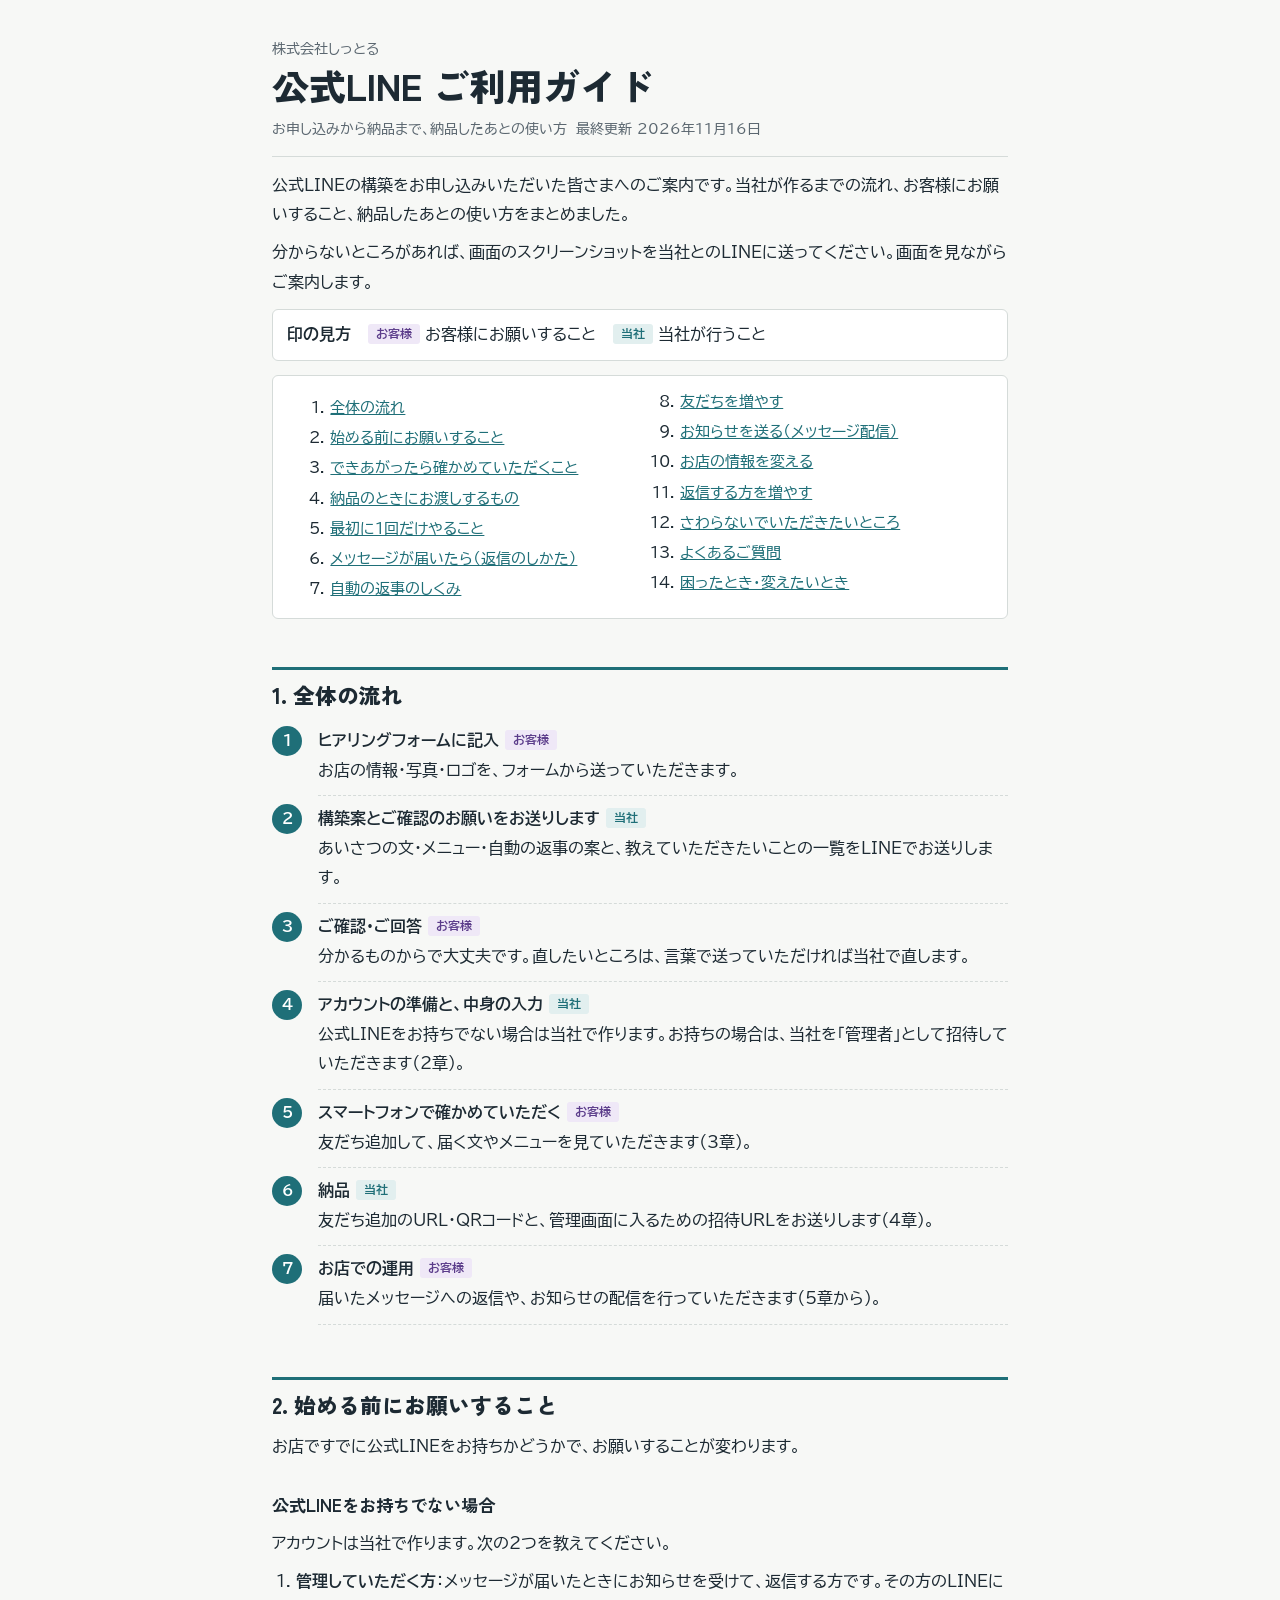
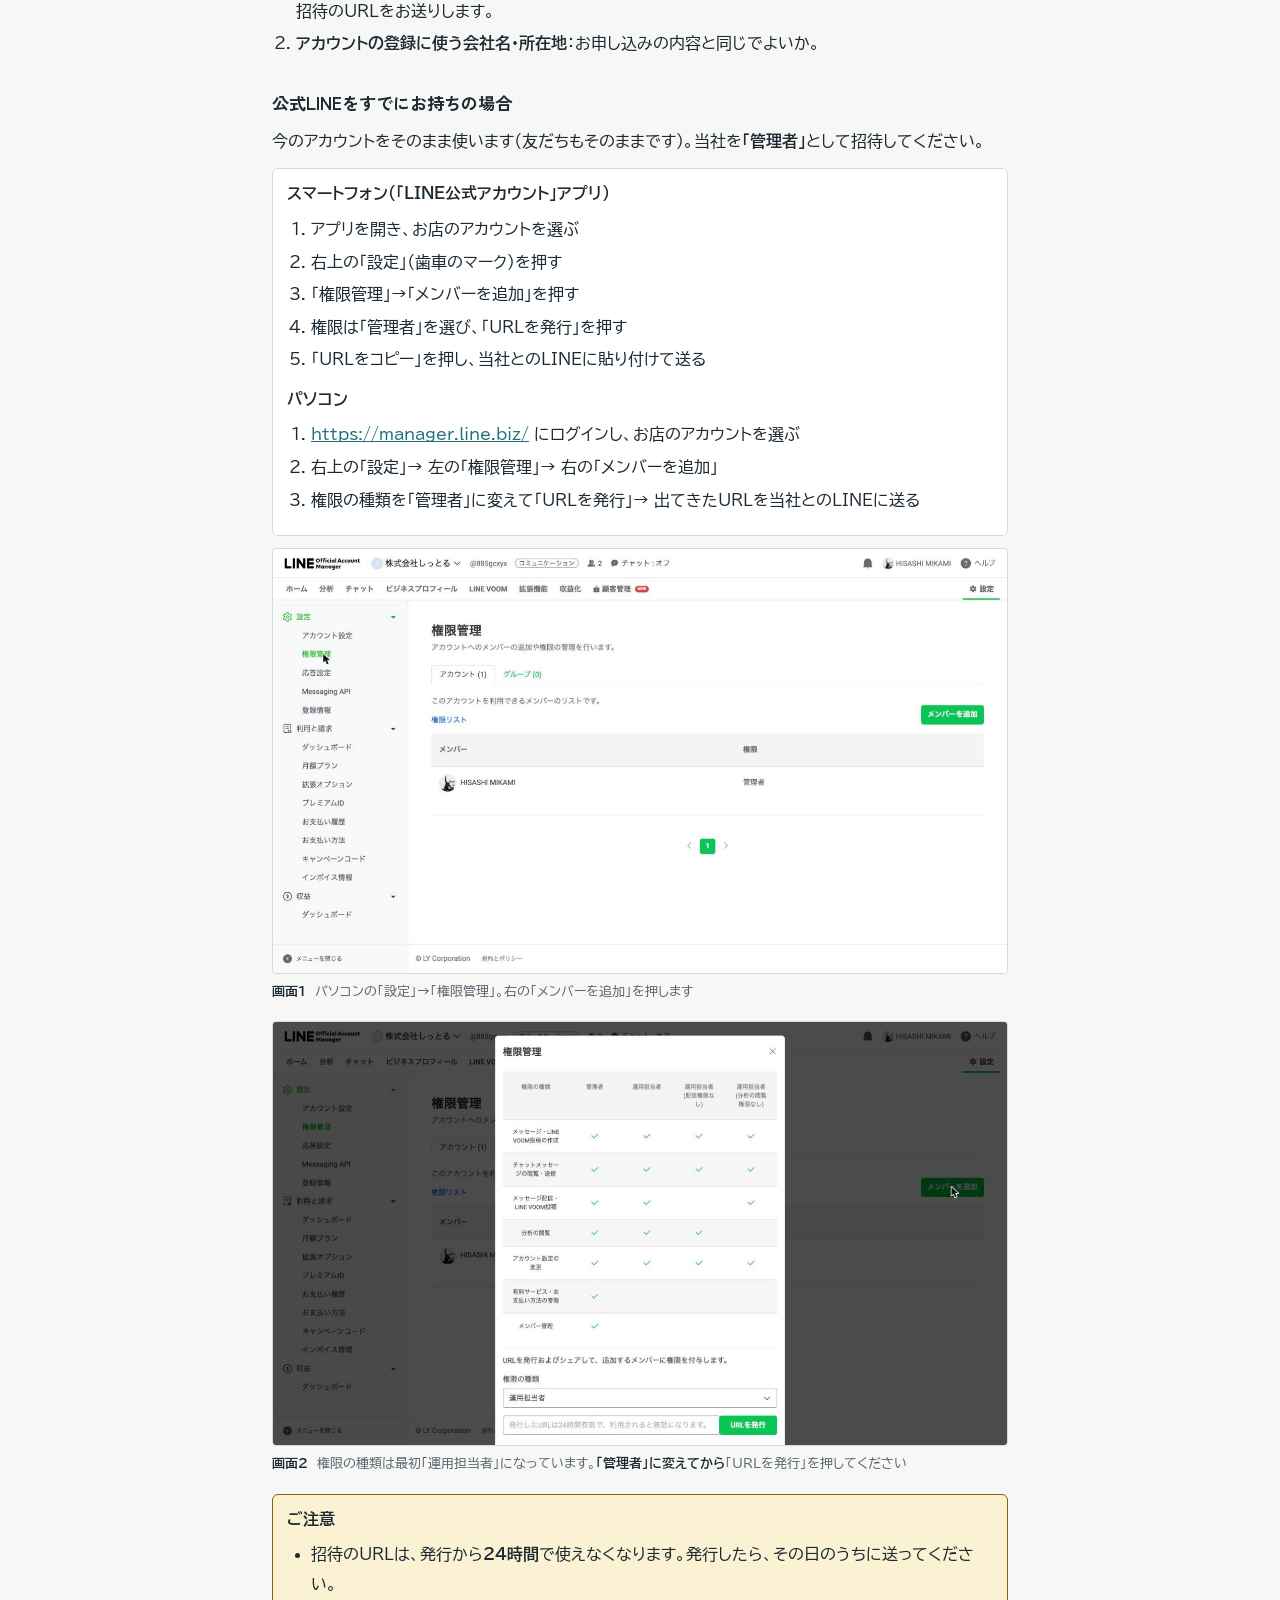
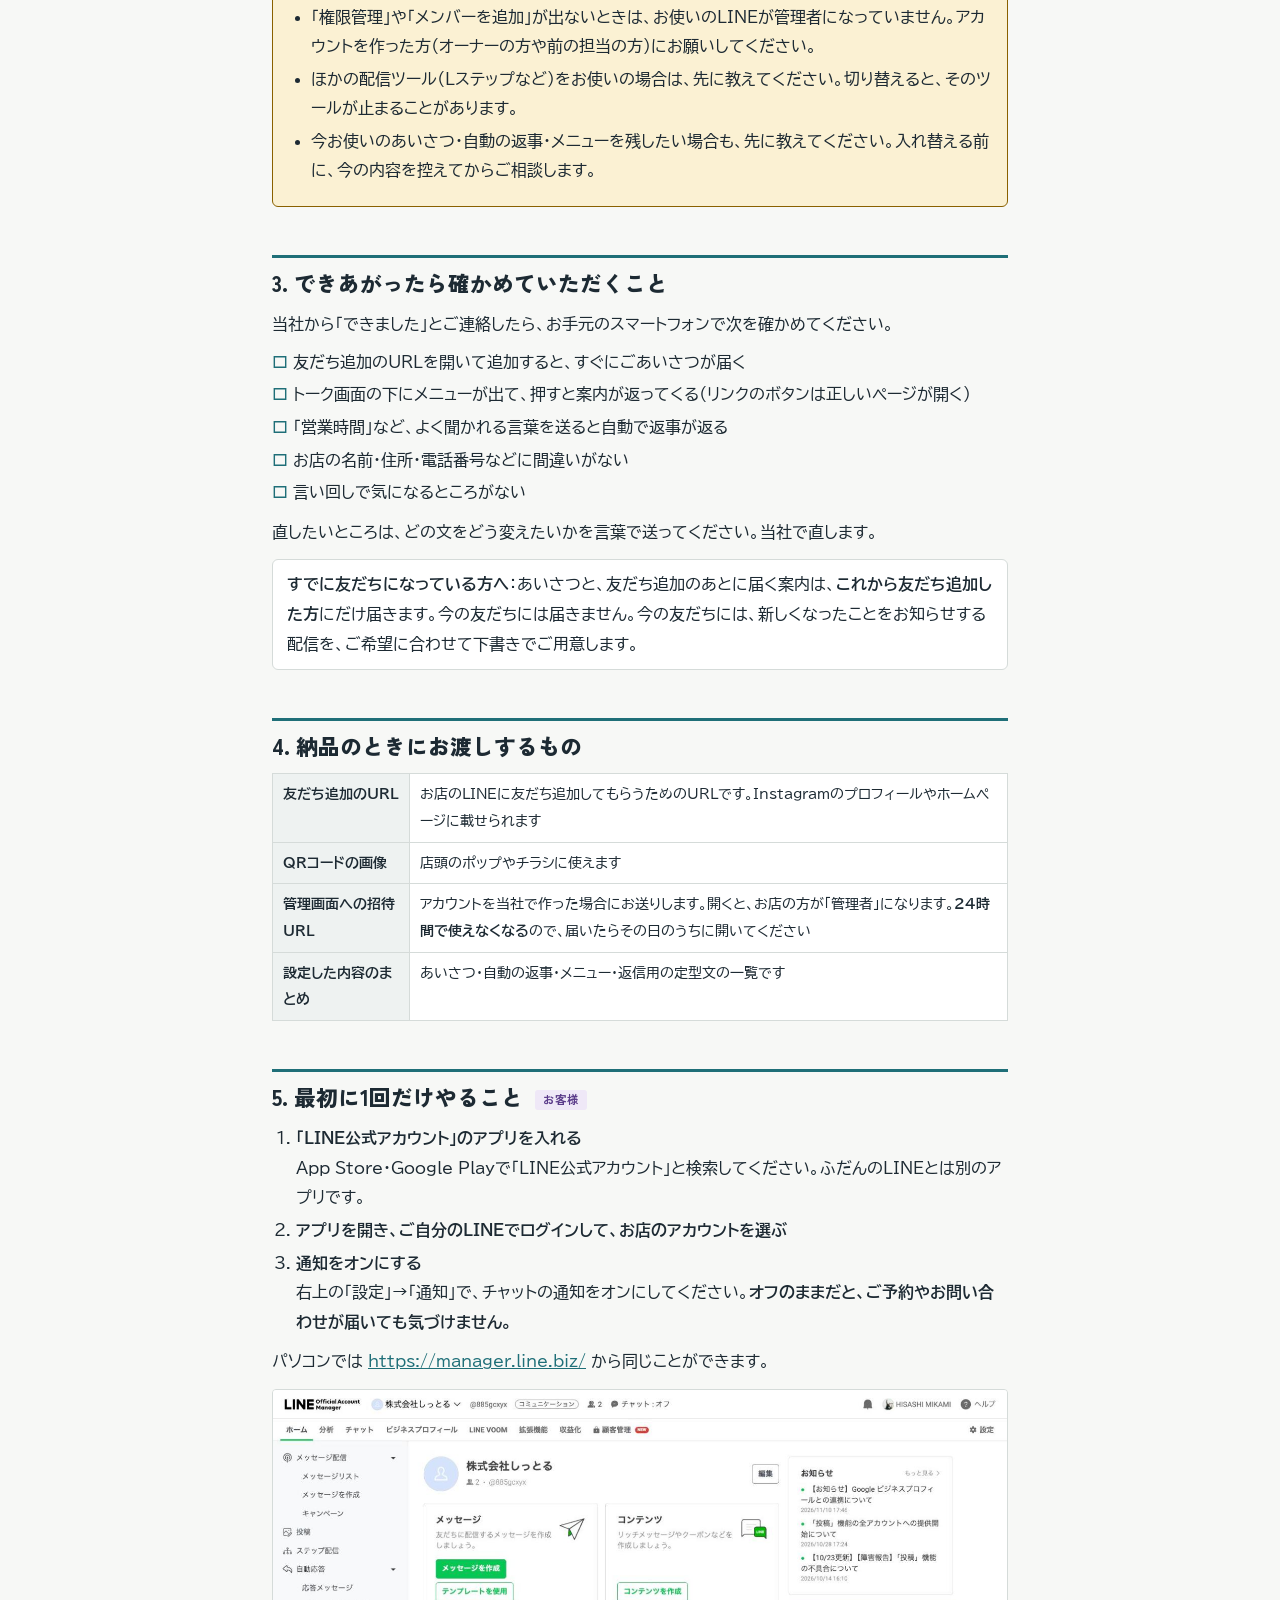
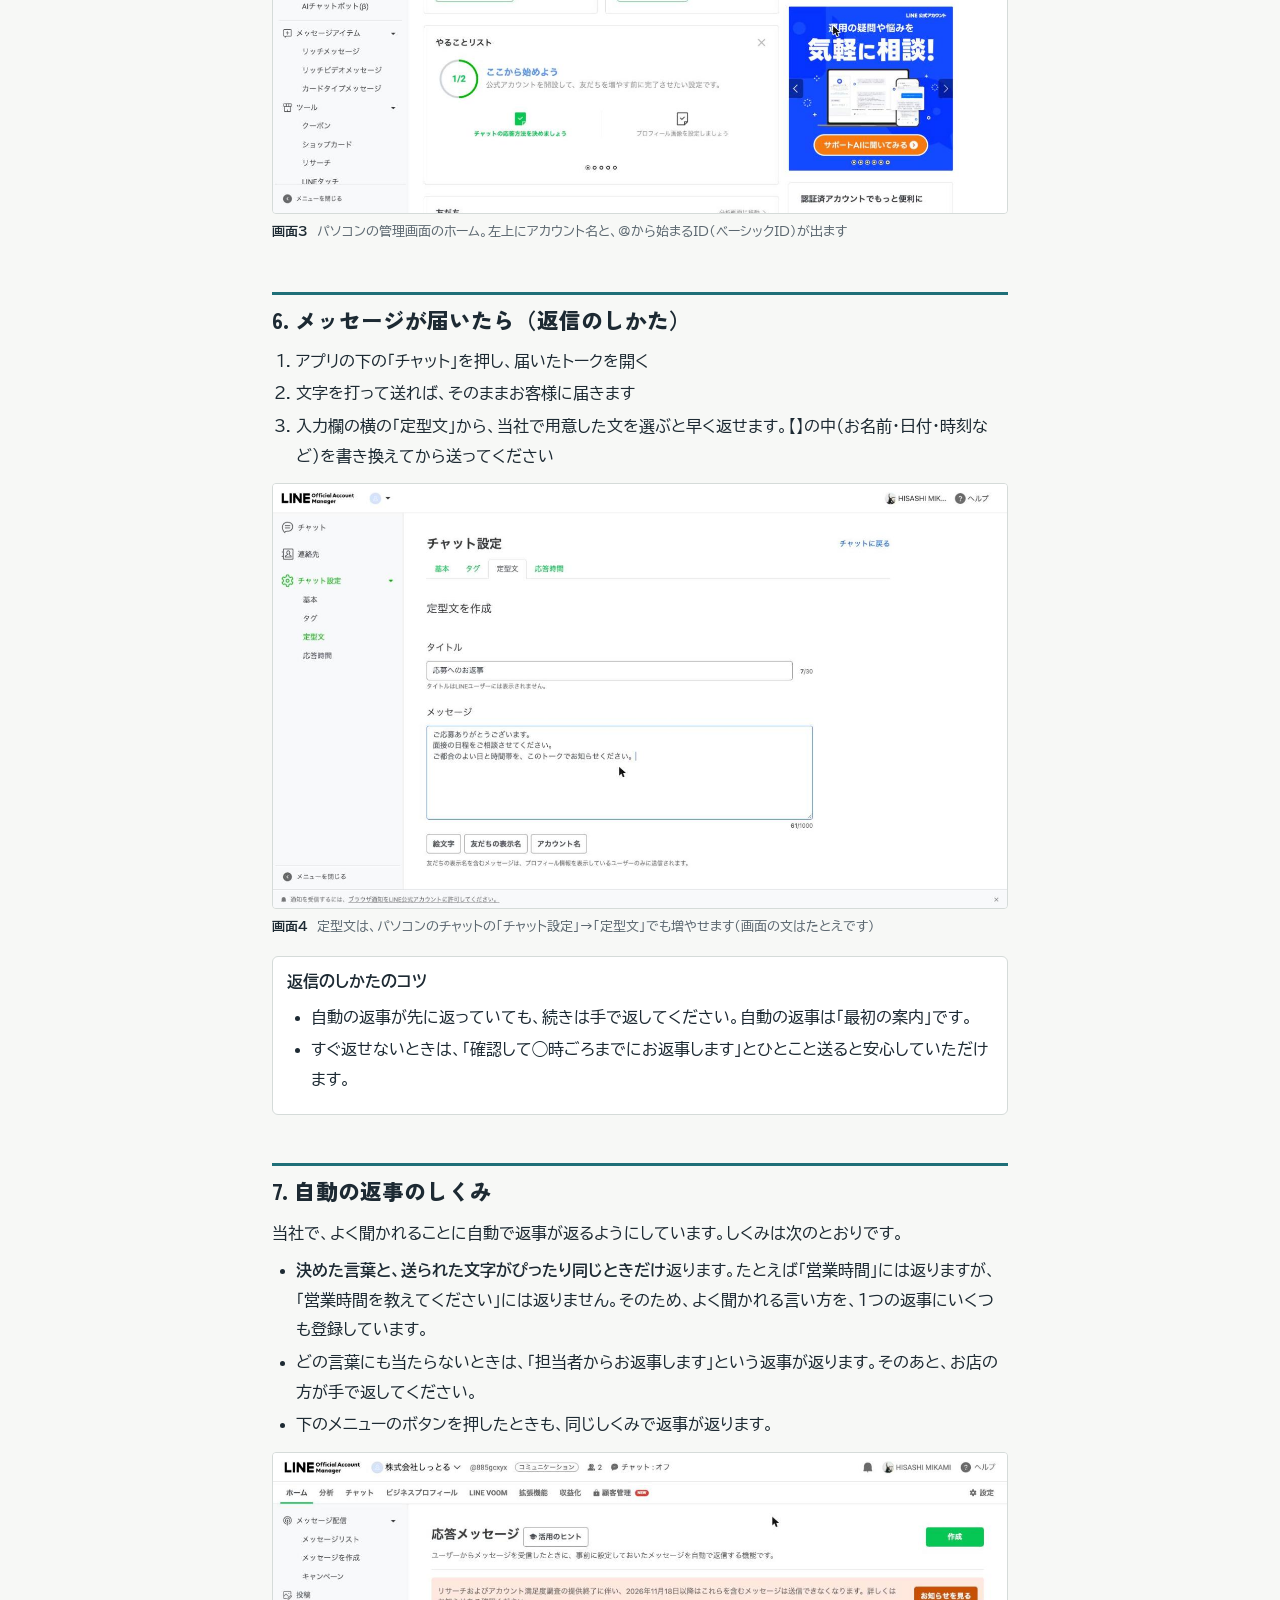
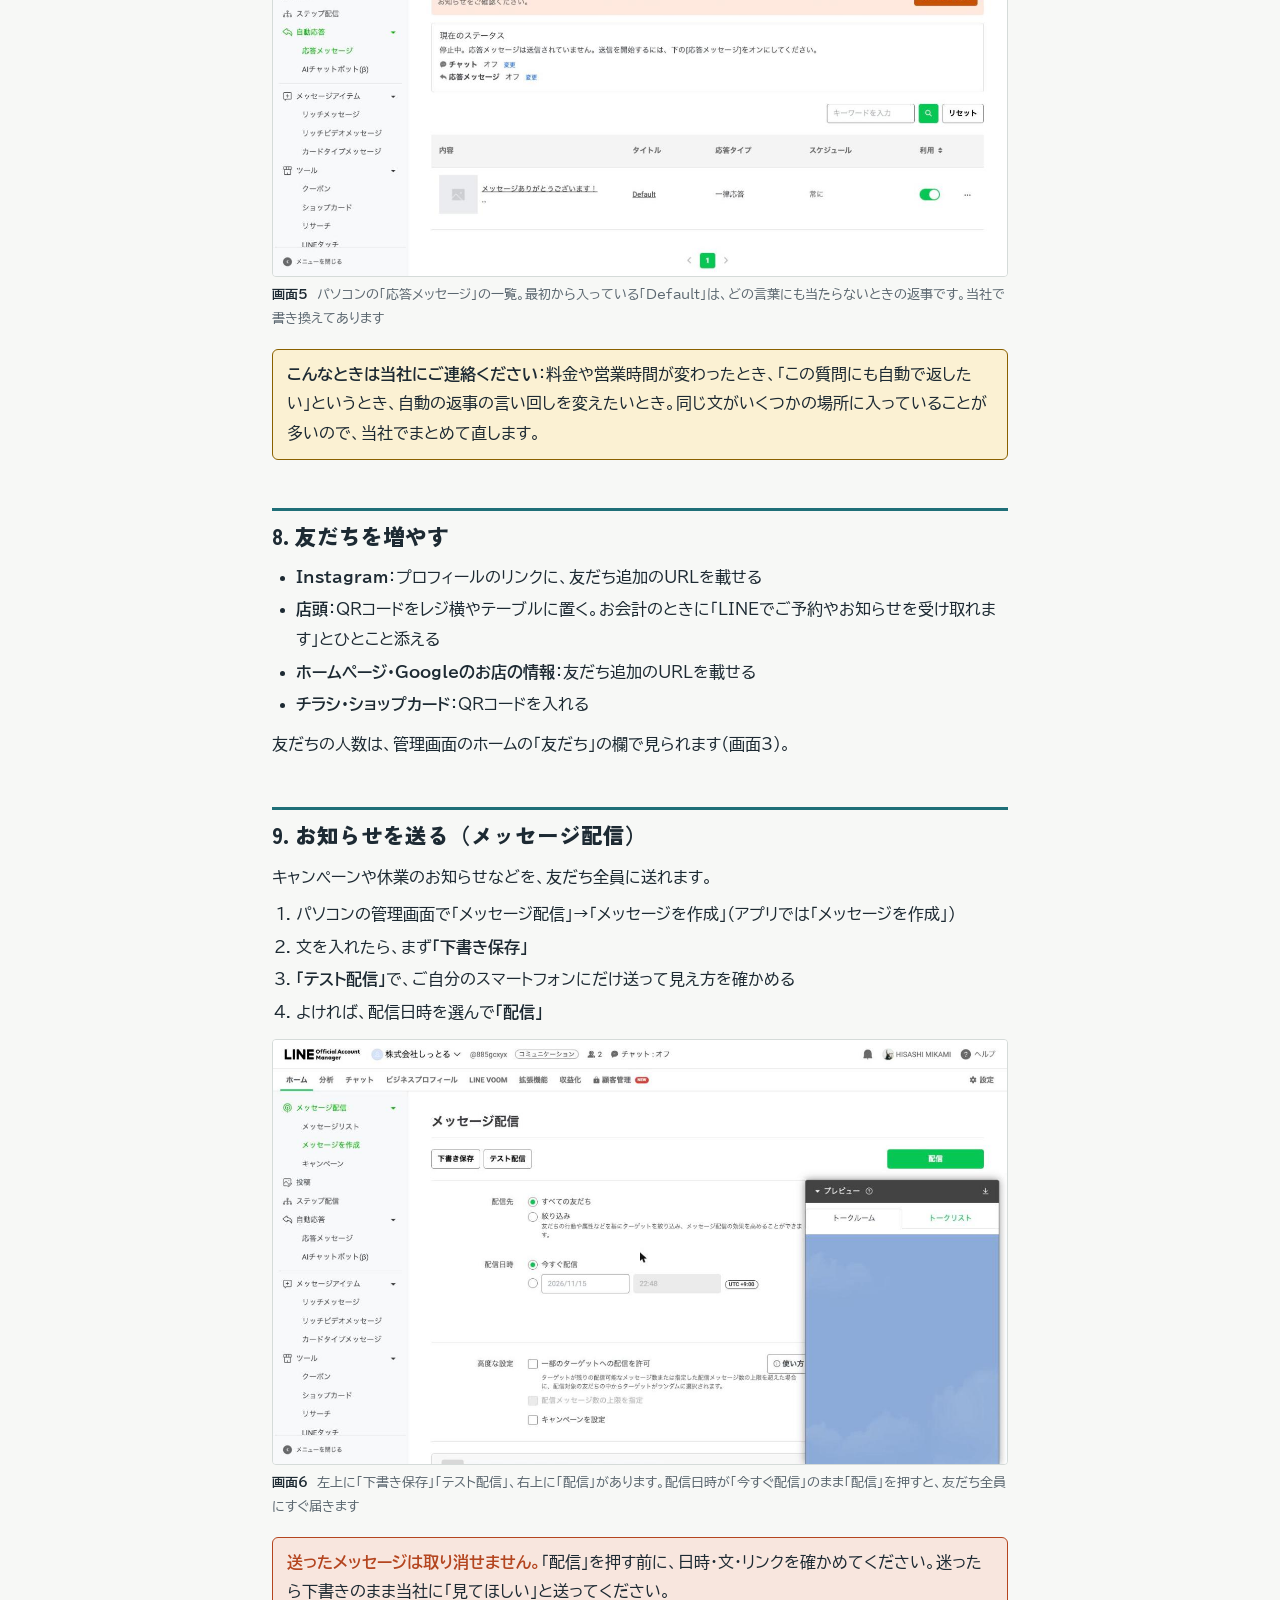
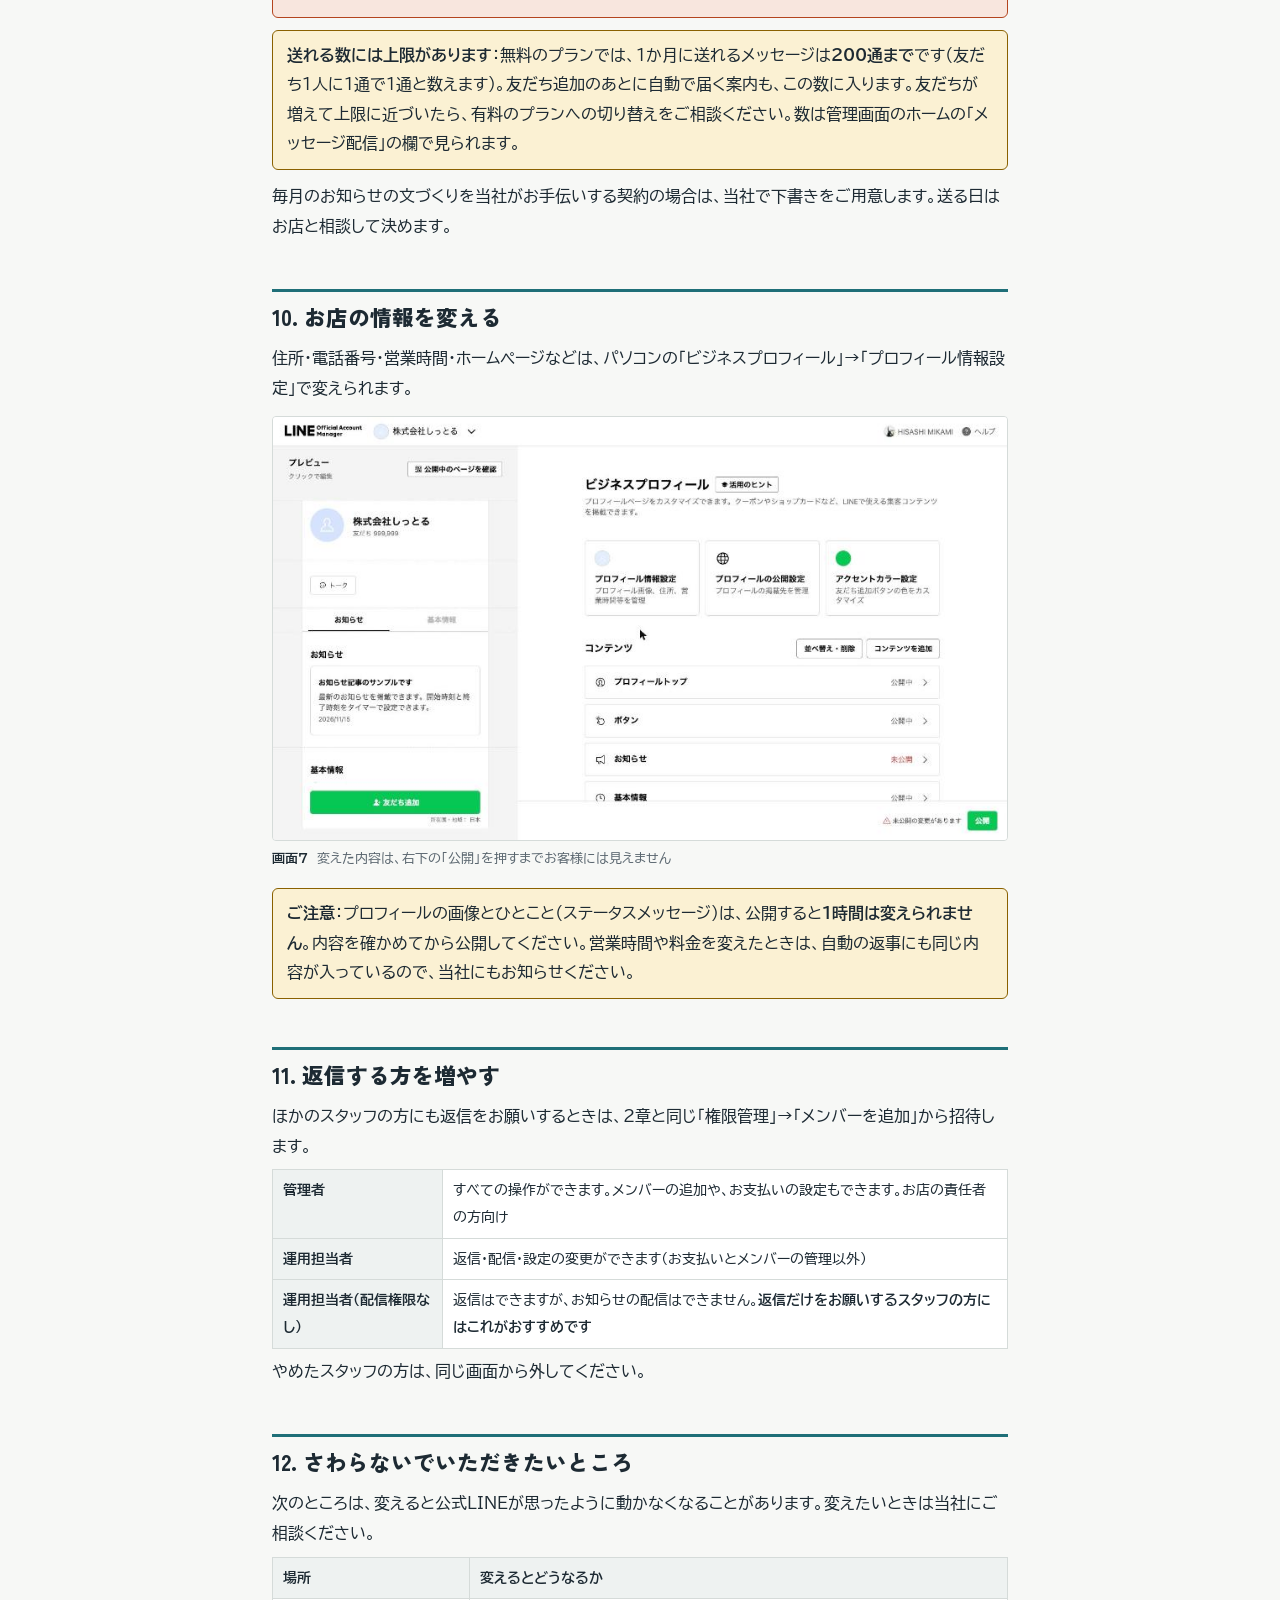
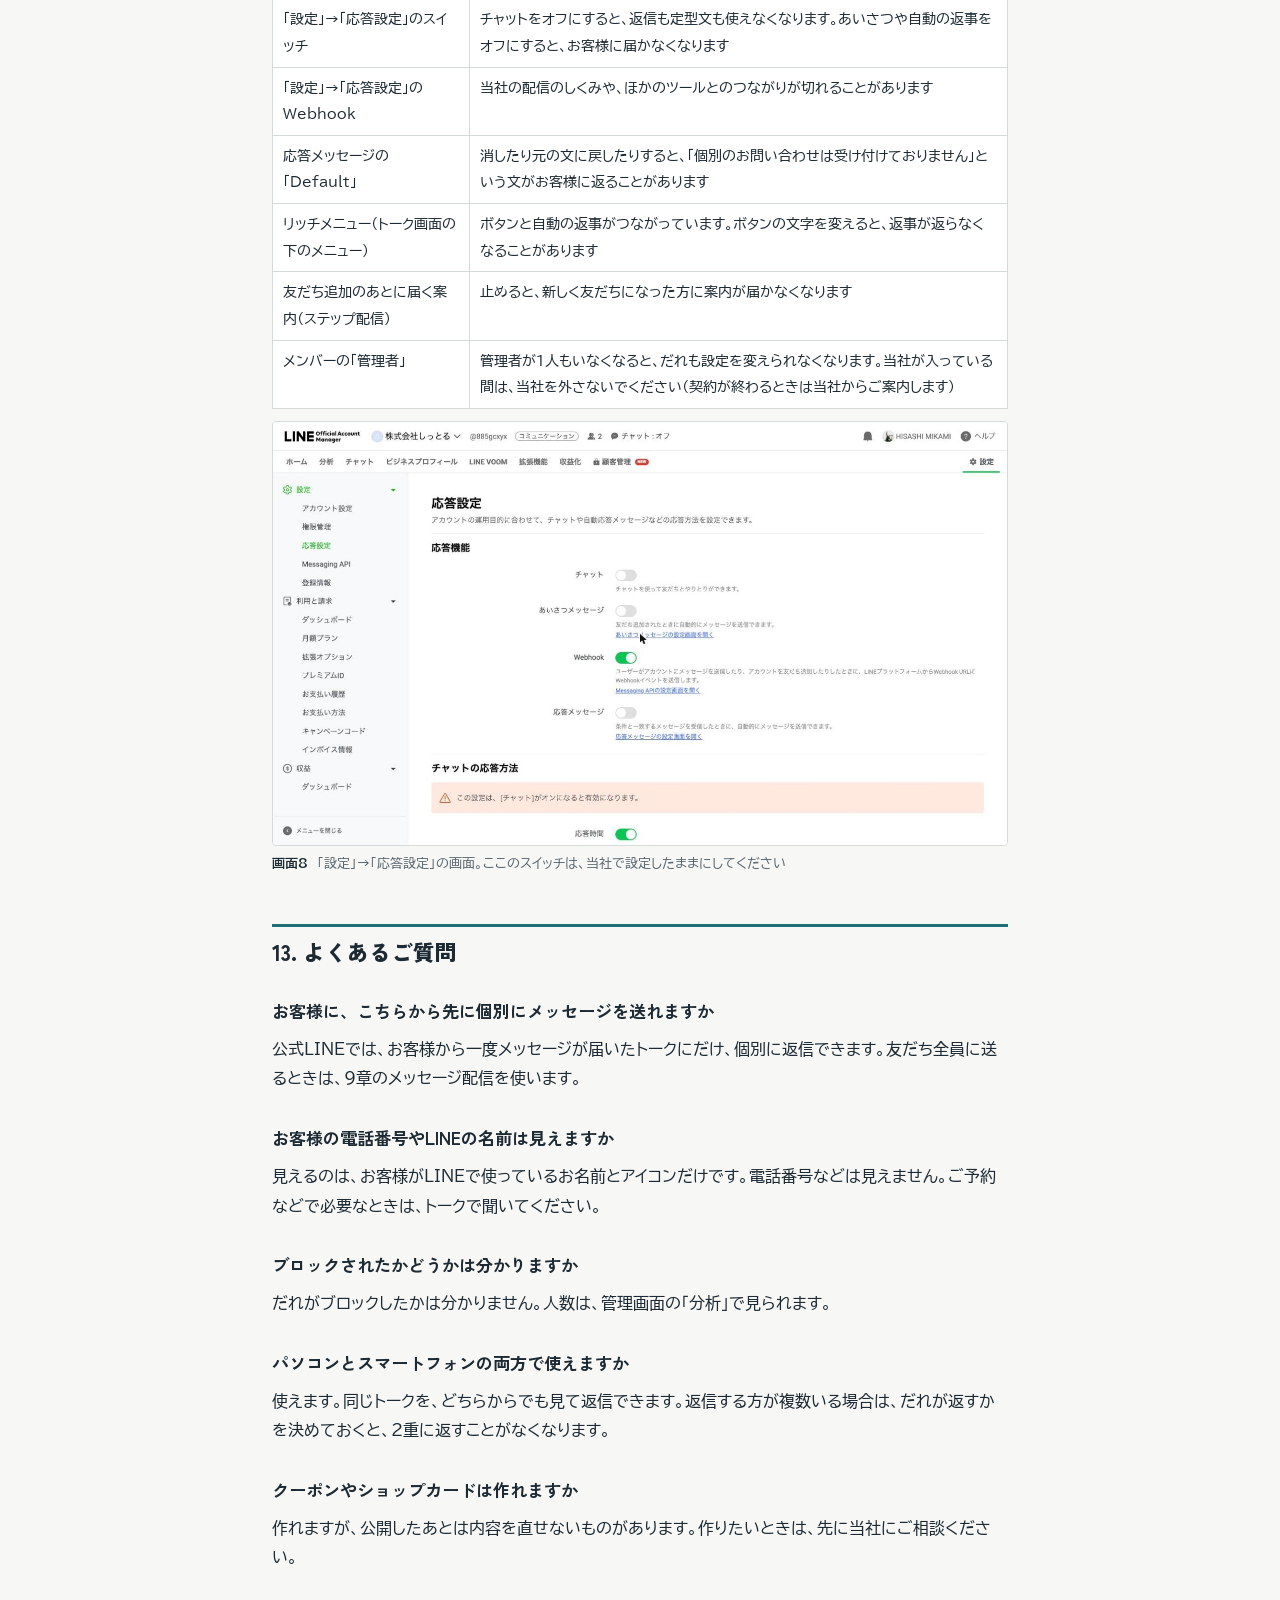
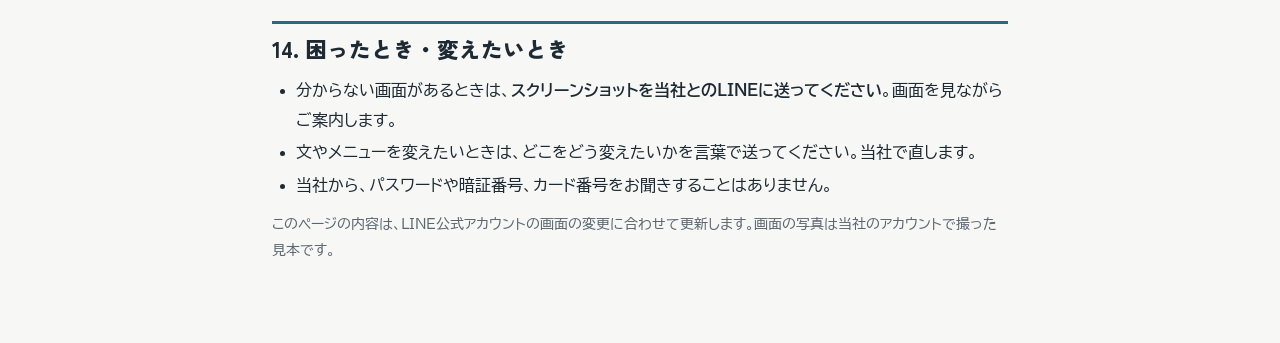
==== index.html @ f9c81af4 "公式LINE ご利用ガイド（お客様向け）を公開 Co-Authored-By: Claude Opus 5.5 <noreply@anthropic.com>" ====
<!doctype html>
<html lang="ja">
<head>
<meta charset="utf-8">
<meta name="viewport" content="width=device-width, initial-scale=1">
<meta name="robots" content="noindex, nofollow">
<title>公式LINE ご利用ガイド</title>
<link rel="stylesheet" href="https://fonts.googleapis.com/css2?family=BIZ+UDPGothic:wght@400;700&family=BIZ+UDGothic:wght@400;700&family=Zen+Kaku+Gothic+New:wght@700;900&display=swap">
<link rel="stylesheet" href="style.css">
<style>
.who { display:inline-block; font-size:.72rem; font-weight:700; padding:0 8px; border-radius:3px; margin-left:6px; vertical-align:2px; line-height:1.7; }
.w-shop { background: var(--shop-soft); color: var(--shop); }
.w-us { background: var(--accent-soft); color: var(--accent); }
@media print { body { background:#fff; } h2 { break-before: auto; } figure { break-inside: avoid; } .toc { break-inside: avoid; } }
</style>
</head>
<body>
<div class="wrap">

<div class="cover">
<div class="small">株式会社しっとる</div>
<h1>公式LINE ご利用ガイド</h1>
<div class="sub">お申し込みから納品まで、納品したあとの使い方　最終更新 2026年11月16日</div>
</div>

<p>公式LINEの構築をお申し込みいただいた皆さまへのご案内です。当社が作るまでの流れ、お客様にお願いすること、納品したあとの使い方をまとめました。</p>
<p>分からないところがあれば、画面のスクリーンショットを当社とのLINEに送ってください。画面を見ながらご案内します。</p>

<div class="box"><b>印の見方</b>　<span class="who w-shop">お客様</span> お客様にお願いすること　<span class="who w-us">当社</span> 当社が行うこと</div>

<nav class="toc"><ol>
<li><a href="#s1">全体の流れ</a></li>
<li><a href="#s2">始める前にお願いすること</a></li>
<li><a href="#s3">できあがったら確かめていただくこと</a></li>
<li><a href="#s4">納品のときにお渡しするもの</a></li>
<li><a href="#s5">最初に1回だけやること</a></li>
<li><a href="#s6">メッセージが届いたら（返信のしかた）</a></li>
<li><a href="#s7">自動の返事のしくみ</a></li>
<li><a href="#s8">友だちを増やす</a></li>
<li><a href="#s9">お知らせを送る（メッセージ配信）</a></li>
<li><a href="#s10">お店の情報を変える</a></li>
<li><a href="#s11">返信する方を増やす</a></li>
<li><a href="#s12">さわらないでいただきたいところ</a></li>
<li><a href="#s13">よくあるご質問</a></li>
<li><a href="#s14">困ったとき・変えたいとき</a></li>
</ol></nav>

<h2 id="s1">1. 全体の流れ</h2>
<div class="flow">
<div class="n">1</div><div class="b"><b>ヒアリングフォームに記入</b><span class="who w-shop">お客様</span><br>お店の情報・写真・ロゴを、フォームから送っていただきます。</div>
<div class="n">2</div><div class="b"><b>構築案とご確認のお願いをお送りします</b><span class="who w-us">当社</span><br>あいさつの文・メニュー・自動の返事の案と、教えていただきたいことの一覧をLINEでお送りします。</div>
<div class="n">3</div><div class="b"><b>ご確認・ご回答</b><span class="who w-shop">お客様</span><br>分かるものからで大丈夫です。直したいところは、言葉で送っていただければ当社で直します。</div>
<div class="n">4</div><div class="b"><b>アカウントの準備と、中身の入力</b><span class="who w-us">当社</span><br>公式LINEをお持ちでない場合は当社で作ります。お持ちの場合は、当社を「管理者」として招待していただきます（2章）。</div>
<div class="n">5</div><div class="b"><b>スマートフォンで確かめていただく</b><span class="who w-shop">お客様</span><br>友だち追加して、届く文やメニューを見ていただきます（3章）。</div>
<div class="n">6</div><div class="b"><b>納品</b><span class="who w-us">当社</span><br>友だち追加のURL・QRコードと、管理画面に入るための招待URLをお送りします（4章）。</div>
<div class="n">7</div><div class="b"><b>お店での運用</b><span class="who w-shop">お客様</span><br>届いたメッセージへの返信や、お知らせの配信を行っていただきます（5章から）。</div>
</div>

<h2 id="s2">2. 始める前にお願いすること</h2>
<p>お店ですでに公式LINEをお持ちかどうかで、お願いすることが変わります。</p>

<h3>公式LINEをお持ちでない場合</h3>
<p>アカウントは当社で作ります。次の2つを教えてください。</p>
<ol>
<li><b>管理していただく方</b>：メッセージが届いたときにお知らせを受けて、返信する方です。その方のLINEに招待のURLをお送りします。</li>
<li><b>アカウントの登録に使う会社名・所在地</b>：お申し込みの内容と同じでよいか。</li>
</ol>

<h3>公式LINEをすでにお持ちの場合</h3>
<p>今のアカウントをそのまま使います（友だちもそのままです）。当社を<b>「管理者」</b>として招待してください。</p>
<div class="box">
<b>スマートフォン（「LINE公式アカウント」アプリ）</b>
<ol>
<li>アプリを開き、お店のアカウントを選ぶ</li>
<li>右上の「設定」（歯車のマーク）を押す</li>
<li>「権限管理」→「メンバーを追加」を押す</li>
<li>権限は「管理者」を選び、「URLを発行」を押す</li>
<li>「URLをコピー」を押し、当社とのLINEに貼り付けて送る</li>
</ol>
<b>パソコン</b>
<ol>
<li><a href="https://manager.line.biz/">https://manager.line.biz/</a> にログインし、お店のアカウントを選ぶ</li>
<li>右上の「設定」→ 左の「権限管理」→ 右の「メンバーを追加」</li>
<li>権限の種類を「管理者」に変えて「URLを発行」→ 出てきたURLを当社とのLINEに送る</li>
</ol>
</div>
<figure><img src="img/72_members.jpg" alt="権限管理の画面"><figcaption><b>画面1</b>　パソコンの「設定」→「権限管理」。右の「メンバーを追加」を押します</figcaption></figure>
<figure><img src="img/73_add_member.jpg" alt="メンバーを追加の画面"><figcaption><b>画面2</b>　権限の種類は最初「運用担当者」になっています。<b>「管理者」に変えてから</b>「URLを発行」を押してください</figcaption></figure>
<div class="box warn">
<b>ご注意</b>
<ul>
<li>招待のURLは、発行から<b>24時間</b>で使えなくなります。発行したら、その日のうちに送ってください。</li>
<li>「権限管理」や「メンバーを追加」が出ないときは、お使いのLINEが管理者になっていません。アカウントを作った方（オーナーの方や前の担当の方）にお願いしてください。</li>
<li>ほかの配信ツール（Lステップなど）をお使いの場合は、先に教えてください。切り替えると、そのツールが止まることがあります。</li>
<li>今お使いのあいさつ・自動の返事・メニューを残したい場合も、先に教えてください。入れ替える前に、今の内容を控えてからご相談します。</li>
</ul>
</div>

<h2 id="s3">3. できあがったら確かめていただくこと</h2>
<p>当社から「できました」とご連絡したら、お手元のスマートフォンで次を確かめてください。</p>
<ul class="check">
<li>友だち追加のURLを開いて追加すると、すぐにごあいさつが届く</li>
<li>トーク画面の下にメニューが出て、押すと案内が返ってくる（リンクのボタンは正しいページが開く）</li>
<li>「営業時間」など、よく聞かれる言葉を送ると自動で返事が返る</li>
<li>お店の名前・住所・電話番号などに間違いがない</li>
<li>言い回しで気になるところがない</li>
</ul>
<p>直したいところは、どの文をどう変えたいかを言葉で送ってください。当社で直します。</p>
<div class="box"><b>すでに友だちになっている方へ</b>：あいさつと、友だち追加のあとに届く案内は、<b>これから友だち追加した方</b>にだけ届きます。今の友だちには届きません。今の友だちには、新しくなったことをお知らせする配信を、ご希望に合わせて下書きでご用意します。</div>

<h2 id="s4">4. 納品のときにお渡しするもの</h2>
<table class="kv">
<tr><td>友だち追加のURL</td><td>お店のLINEに友だち追加してもらうためのURLです。Instagramのプロフィールやホームページに載せられます</td></tr>
<tr><td>QRコードの画像</td><td>店頭のポップやチラシに使えます</td></tr>
<tr><td>管理画面への招待URL</td><td>アカウントを当社で作った場合にお送りします。開くと、お店の方が「管理者」になります。<b>24時間で使えなくなる</b>ので、届いたらその日のうちに開いてください</td></tr>
<tr><td>設定した内容のまとめ</td><td>あいさつ・自動の返事・メニュー・返信用の定型文の一覧です</td></tr>
</table>

<h2 id="s5">5. 最初に1回だけやること <span class="who w-shop">お客様</span></h2>
<ol>
<li><b>「LINE公式アカウント」のアプリを入れる</b><br>App Store・Google Playで「LINE公式アカウント」と検索してください。ふだんのLINEとは別のアプリです。</li>
<li><b>アプリを開き、ご自分のLINEでログインして、お店のアカウントを選ぶ</b></li>
<li><b>通知をオンにする</b><br>右上の「設定」→「通知」で、チャットの通知をオンにしてください。<b>オフのままだと、ご予約やお問い合わせが届いても気づけません。</b></li>
</ol>
<p>パソコンでは <a href="https://manager.line.biz/">https://manager.line.biz/</a> から同じことができます。</p>
<figure><img src="img/70_home.jpg" alt="管理画面のホーム"><figcaption><b>画面3</b>　パソコンの管理画面のホーム。左上にアカウント名と、@から始まるID（ベーシックID）が出ます</figcaption></figure>

<h2 id="s6">6. メッセージが届いたら（返信のしかた）</h2>
<ol>
<li>アプリの下の「チャット」を押し、届いたトークを開く</li>
<li>文字を打って送れば、そのままお客様に届きます</li>
<li>入力欄の横の「定型文」から、当社で用意した文を選ぶと早く返せます。【】の中（お名前・日付・時刻など）を書き換えてから送ってください</li>
</ol>
<figure><img src="img/51_reply_new.jpg" alt="定型文の作成画面"><figcaption><b>画面4</b>　定型文は、パソコンのチャットの「チャット設定」→「定型文」でも増やせます（画面の文はたとえです）</figcaption></figure>
<div class="box"><b>返信のしかたのコツ</b>
<ul>
<li>自動の返事が先に返っていても、続きは手で返してください。自動の返事は「最初の案内」です。</li>
<li>すぐ返せないときは、「確認して◯時ごろまでにお返事します」とひとこと送ると安心していただけます。</li>
</ul></div>

<h2 id="s7">7. 自動の返事のしくみ</h2>
<p>当社で、よく聞かれることに自動で返事が返るようにしています。しくみは次のとおりです。</p>
<ul>
<li><b>決めた言葉と、送られた文字がぴったり同じときだけ</b>返ります。たとえば「営業時間」には返りますが、「営業時間を教えてください」には返りません。そのため、よく聞かれる言い方を、1つの返事にいくつも登録しています。</li>
<li>どの言葉にも当たらないときは、「担当者からお返事します」という返事が返ります。そのあと、お店の方が手で返してください。</li>
<li>下のメニューのボタンを押したときも、同じしくみで返事が返ります。</li>
</ul>
<figure><img src="img/15_auto_list.jpg" alt="応答メッセージの一覧"><figcaption><b>画面5</b>　パソコンの「応答メッセージ」の一覧。最初から入っている「Default」は、どの言葉にも当たらないときの返事です。当社で書き換えてあります</figcaption></figure>
<div class="box warn"><b>こんなときは当社にご連絡ください</b>：料金や営業時間が変わったとき、「この質問にも自動で返したい」というとき、自動の返事の言い回しを変えたいとき。同じ文がいくつかの場所に入っていることが多いので、当社でまとめて直します。</div>

<h2 id="s8">8. 友だちを増やす</h2>
<ul>
<li><b>Instagram</b>：プロフィールのリンクに、友だち追加のURLを載せる</li>
<li><b>店頭</b>：QRコードをレジ横やテーブルに置く。お会計のときに「LINEでご予約やお知らせを受け取れます」とひとこと添える</li>
<li><b>ホームページ・Googleのお店の情報</b>：友だち追加のURLを載せる</li>
<li><b>チラシ・ショップカード</b>：QRコードを入れる</li>
</ul>
<p>友だちの人数は、管理画面のホームの「友だち」の欄で見られます（画面3）。</p>

<h2 id="s9">9. お知らせを送る（メッセージ配信）</h2>
<p>キャンペーンや休業のお知らせなどを、友だち全員に送れます。</p>
<ol>
<li>パソコンの管理画面で「メッセージ配信」→「メッセージを作成」（アプリでは「メッセージを作成」）</li>
<li>文を入れたら、まず<b>「下書き保存」</b></li>
<li><b>「テスト配信」</b>で、ご自分のスマートフォンにだけ送って見え方を確かめる</li>
<li>よければ、配信日時を選んで<b>「配信」</b></li>
</ol>
<figure><img src="img/60_draft.jpg" alt="メッセージ配信の画面"><figcaption><b>画面6</b>　左上に「下書き保存」「テスト配信」、右上に「配信」があります。配信日時が「今すぐ配信」のまま「配信」を押すと、友だち全員にすぐ届きます</figcaption></figure>
<div class="box stop"><b class="h">送ったメッセージは取り消せません。</b>「配信」を押す前に、日時・文・リンクを確かめてください。迷ったら下書きのまま当社に「見てほしい」と送ってください。</div>
<div class="box warn"><b>送れる数には上限があります</b>：無料のプランでは、1か月に送れるメッセージは<b>200通まで</b>です（友だち1人に1通で1通と数えます）。友だち追加のあとに自動で届く案内も、この数に入ります。友だちが増えて上限に近づいたら、有料のプランへの切り替えをご相談ください。数は管理画面のホームの「メッセージ配信」の欄で見られます。</div>
<p>毎月のお知らせの文づくりを当社がお手伝いする契約の場合は、当社で下書きをご用意します。送る日はお店と相談して決めます。</p>

<h2 id="s10">10. お店の情報を変える</h2>
<p>住所・電話番号・営業時間・ホームページなどは、パソコンの「ビジネスプロフィール」→「プロフィール情報設定」で変えられます。</p>
<figure><img src="img/41_profile_1h.jpg" alt="ビジネスプロフィールの画面"><figcaption><b>画面7</b>　変えた内容は、右下の「公開」を押すまでお客様には見えません</figcaption></figure>
<div class="box warn"><b>ご注意</b>：プロフィールの画像とひとこと（ステータスメッセージ）は、公開すると<b>1時間は変えられません</b>。内容を確かめてから公開してください。営業時間や料金を変えたときは、自動の返事にも同じ内容が入っているので、当社にもお知らせください。</div>

<h2 id="s11">11. 返信する方を増やす</h2>
<p>ほかのスタッフの方にも返信をお願いするときは、2章と同じ「権限管理」→「メンバーを追加」から招待します。</p>
<table class="kv">
<tr><td>管理者</td><td>すべての操作ができます。メンバーの追加や、お支払いの設定もできます。お店の責任者の方向け</td></tr>
<tr><td>運用担当者</td><td>返信・配信・設定の変更ができます（お支払いとメンバーの管理以外）</td></tr>
<tr><td>運用担当者（配信権限なし）</td><td>返信はできますが、お知らせの配信はできません。<b>返信だけをお願いするスタッフの方にはこれがおすすめです</b></td></tr>
</table>
<p>やめたスタッフの方は、同じ画面から外してください。</p>

<h2 id="s12">12. さわらないでいただきたいところ</h2>
<p>次のところは、変えると公式LINEが思ったように動かなくなることがあります。変えたいときは当社にご相談ください。</p>
<table>
<tr><th>場所</th><th>変えるとどうなるか</th></tr>
<tr><td>「設定」→「応答設定」のスイッチ</td><td>チャットをオフにすると、返信も定型文も使えなくなります。あいさつや自動の返事をオフにすると、お客様に届かなくなります</td></tr>
<tr><td>「設定」→「応答設定」のWebhook</td><td>当社の配信のしくみや、ほかのツールとのつながりが切れることがあります</td></tr>
<tr><td>応答メッセージの「Default」</td><td>消したり元の文に戻したりすると、「個別のお問い合わせは受け付けておりません」という文がお客様に返ることがあります</td></tr>
<tr><td>リッチメニュー（トーク画面の下のメニュー）</td><td>ボタンと自動の返事がつながっています。ボタンの文字を変えると、返事が返らなくなることがあります</td></tr>
<tr><td>友だち追加のあとに届く案内（ステップ配信）</td><td>止めると、新しく友だちになった方に案内が届かなくなります</td></tr>
<tr><td>メンバーの「管理者」</td><td>管理者が1人もいなくなると、だれも設定を変えられなくなります。当社が入っている間は、当社を外さないでください（契約が終わるときは当社からご案内します）</td></tr>
</table>
<figure><img src="img/10_response.jpg" alt="応答設定の画面"><figcaption><b>画面8</b>　「設定」→「応答設定」の画面。ここのスイッチは、当社で設定したままにしてください</figcaption></figure>

<h2 id="s13">13. よくあるご質問</h2>
<h3>お客様に、こちらから先に個別にメッセージを送れますか</h3>
<p>公式LINEでは、お客様から一度メッセージが届いたトークにだけ、個別に返信できます。友だち全員に送るときは、9章のメッセージ配信を使います。</p>
<h3>お客様の電話番号やLINEの名前は見えますか</h3>
<p>見えるのは、お客様がLINEで使っているお名前とアイコンだけです。電話番号などは見えません。ご予約などで必要なときは、トークで聞いてください。</p>
<h3>ブロックされたかどうかは分かりますか</h3>
<p>だれがブロックしたかは分かりません。人数は、管理画面の「分析」で見られます。</p>
<h3>パソコンとスマートフォンの両方で使えますか</h3>
<p>使えます。同じトークを、どちらからでも見て返信できます。返信する方が複数いる場合は、だれが返すかを決めておくと、2重に返すことがなくなります。</p>
<h3>クーポンやショップカードは作れますか</h3>
<p>作れますが、公開したあとは内容を直せないものがあります。作りたいときは、先に当社にご相談ください。</p>

<h2 id="s14">14. 困ったとき・変えたいとき</h2>
<ul>
<li>分からない画面があるときは、<b>スクリーンショットを当社とのLINEに送ってください</b>。画面を見ながらご案内します。</li>
<li>文やメニューを変えたいときは、どこをどう変えたいかを言葉で送ってください。当社で直します。</li>
<li>当社から、パスワードや暗証番号、カード番号をお聞きすることはありません。</li>
</ul>
<p class="small">このページの内容は、LINE公式アカウントの画面の変更に合わせて更新します。画面の写真は当社のアカウントで撮った見本です。</p>

</div>
</body>
</html>
---- style.css ----
/* 手順書：1段組みの読み物。貼る文＝青い枠、止まる所＝赤、注意＝黄。色はスタッフキットの手帳と同じ */
:root {
  --paper: #f7f8f6; --ink: #1d2a33; --muted: #5b6770; --line: #d5dbd9; --panel: #ffffff;
  --accent: #1f6f78; --accent-soft: #e2efef; --stop: #b4451f; --stop-soft: #f8e6de;
  --warn: #8a6100; --warn-soft: #fbf1d3; --code-bg: #eef2f1;
  --ai: #1d4f8a; --ai-soft: #e6eef8; --shop: #5b3c8a; --shop-soft: #efe8f7; --on-accent: #ffffff;
  --f-display: "Zen Kaku Gothic New", "Hiragino Sans", "Yu Gothic", sans-serif;
  --f-body: "BIZ UDPGothic", "Hiragino Sans", "Yu Gothic", sans-serif;
  --f-mono: "BIZ UDGothic", "Osaka-Mono", "Menlo", monospace;
}
@media (prefers-color-scheme: dark) {
  :root:not([data-theme="light"]) {
    --paper: #151b1f; --ink: #e4e9ea; --muted: #9aa6ab; --line: #2f3a40; --panel: #1c242a;
    --accent: #6cc1c8; --accent-soft: #1d3336; --stop: #f08a62; --stop-soft: #3a2219;
    --warn: #e6c05a; --warn-soft: #33290f; --code-bg: #222c31;
    --ai: #8fbcf0; --ai-soft: #1c2a3c; --shop: #c3a6ee; --shop-soft: #2a2238; --on-accent: #10181b;
    color-scheme: dark;
  }
}
:root[data-theme="dark"] {
  --paper: #151b1f; --ink: #e4e9ea; --muted: #9aa6ab; --line: #2f3a40; --panel: #1c242a;
  --accent: #6cc1c8; --accent-soft: #1d3336; --stop: #f08a62; --stop-soft: #3a2219;
  --warn: #e6c05a; --warn-soft: #33290f; --code-bg: #222c31;
  --ai: #8fbcf0; --ai-soft: #1c2a3c; --shop: #c3a6ee; --shop-soft: #2a2238; --on-accent: #10181b;
  color-scheme: dark;
}
* { box-sizing: border-box; }
body { background: var(--paper); color: var(--ink); font-family: var(--f-body); font-size: 16px; line-height: 1.85;
  padding-block: 28px 64px; padding-left: max(16px, env(safe-area-inset-left, 0px)); padding-right: max(16px, env(safe-area-inset-right, 0px)); }
.wrap { max-width: 46rem; margin: 0 auto; min-width: 0; }
a { color: var(--accent); }
a:focus-visible, button:focus-visible { outline: 2px solid var(--accent); outline-offset: 2px; }
h1 { font-family: var(--f-display); font-weight: 900; font-size: clamp(1.7rem, 5vw, 2.3rem); line-height: 1.3; margin: 0 0 6px; text-wrap: balance; }
h2 { font-family: var(--f-display); font-weight: 900; font-size: 1.35rem; line-height: 1.4; margin: 48px 0 12px; padding: 10px 0 0; border-top: 3px solid var(--accent); text-wrap: balance; scroll-margin-top: 12px; }
h3 { font-family: var(--f-display); font-weight: 700; font-size: 1.08rem; margin: 28px 0 8px; text-wrap: balance; }
p { margin: 8px 0; }
.sub, .small { color: var(--muted); font-size: .88rem; }
.cover { padding-bottom: 14px; margin-bottom: 14px; border-bottom: 1px solid var(--line); }
.tag { display: inline-block; font-size: .72rem; font-weight: 700; padding: 0 8px; border-radius: 3px; margin-right: 4px; vertical-align: 1px; line-height: 1.7; }
.t-you { background: var(--accent-soft); color: var(--accent); }
.t-ai { background: var(--ai-soft); color: var(--ai); }
.t-boss { background: var(--stop-soft); color: var(--stop); }
.t-shop { background: var(--shop-soft); color: var(--shop); }
.tw { overflow-x: auto; margin: 10px 0 14px; }
table { width: 100%; border-collapse: collapse; font-size: .9rem; background: var(--panel); }
th, td { border: 1px solid var(--line); padding: 7px 10px; text-align: left; vertical-align: top; }
th { background: var(--code-bg); font-weight: 700; }
.kv td:first-child, .pat td:first-child { font-weight: 700; background: var(--code-bg); min-width: 7em; }
code { font-family: var(--f-mono); font-size: .85em; background: var(--code-bg); padding: 1px 5px; border-radius: 3px; word-break: break-all; }
.box { border: 1px solid var(--line); background: var(--panel); border-radius: 6px; padding: 10px 14px; margin: 12px 0; }
.box.stop { border-color: var(--stop); background: var(--stop-soft); }
.box.stop b.h { color: var(--stop); }
.box.warn { border-color: var(--warn); background: var(--warn-soft); }
.flow { display: grid; grid-template-columns: 34px minmax(0, 1fr); gap: 0 12px; margin: 10px 0; }
.flow .n { width: 30px; height: 30px; border-radius: 50%; background: var(--accent); color: var(--on-accent); font-weight: 700; display: flex; align-items: center; justify-content: center; font-size: .95rem; margin-top: 4px; font-variant-numeric: tabular-nums; }
.flow .b { border-bottom: 1px dashed var(--line); padding: 4px 0 10px; margin-bottom: 4px; }
ul, ol { margin: 6px 0 10px; padding-left: 1.5em; }
li { margin: 3px 0; }
.check { padding-left: 0; }
.check li { list-style: none; padding-left: 1.6em; text-indent: -1.6em; }
.check li::before { content: "□ "; color: var(--accent); font-weight: 700; }
.toc { columns: 2 14em; font-size: .92rem; background: var(--panel); border: 1px solid var(--line); border-radius: 6px; padding: 12px 14px 12px 2.4em; margin: 14px 0 0; }
figure { margin: 12px 0 18px; }
figure img { width: 100%; max-width: 100%; height: auto; border: 1px solid var(--line); border-radius: 4px; display: block; background: #fff; }
figcaption { font-size: .82rem; color: var(--muted); margin-top: 5px; }
figcaption b { color: var(--ink); }
.prompt { border: 1.5px solid var(--ai); border-radius: 6px; margin: 12px 0 16px; overflow: hidden; background: var(--panel); }
.prompt .ph { background: var(--ai-soft); color: var(--ai); font-weight: 700; font-size: .9rem; padding: 6px 8px 6px 12px; display: flex; gap: 8px; align-items: center; justify-content: space-between; flex-wrap: wrap; }
.prompt .ph span { min-width: 0; }
.prompt .pb { font-family: var(--f-mono); font-size: .86rem; line-height: 1.75; padding: 10px 12px; white-space: pre-wrap; overflow-wrap: anywhere; user-select: all; }
.prompt .pn { font-size: .82rem; color: var(--muted); padding: 6px 12px 8px; border-top: 1px dashed var(--line); }
.cp { font: inherit; font-size: .8rem; font-weight: 700; color: var(--on-accent); background: var(--ai); border: 0; border-radius: 4px; padding: 3px 12px; cursor: pointer; }
.cp.done { background: var(--accent); }
@media (prefers-reduced-motion: no-preference) { html { scroll-behavior: smooth; } }
/*FC*/
.fc { margin: 14px 0 18px; display: flex; flex-direction: column; align-items: stretch; gap: 0; }
.fc-node, .fc-q, .fc-step { border: 1px solid var(--line); background: var(--panel); border-radius: 6px; padding: 7px 12px; }
.fc-start { border-color: var(--accent); font-weight: 700; text-align: center; }
.fc-q { border: 2px solid var(--ai, #1d4f8a); background: var(--ai-soft, #e6eef8); color: var(--ai, #1d4f8a); font-weight: 700; text-align: center; border-radius: 22px; }
.fc-arrow { text-align: center; color: var(--muted); line-height: 1.5; font-size: 1.05em; }
.fc-two { display: grid; grid-template-columns: repeat(2, minmax(0, 1fr)); gap: 10px; }
.fc-ans { text-align: center; font-size: .9em; }
.fc-ans b { display: inline-block; padding: 0 10px; border-radius: 10px; background: var(--accent); color: var(--on-accent, #fff); margin-right: 4px; font-size: .92em; }
.fc-col { border: 1px solid var(--line); border-radius: 8px; padding: 10px; display: flex; flex-direction: column; gap: 0; min-width: 0; }
.fc-col h4 { margin: 0 0 8px; font-size: 1em; text-align: center; padding: 4px 6px; border-radius: 4px; background: var(--accent); color: var(--on-accent, #fff); }
.fc-step { font-size: .92em; line-height: 1.6; }
.fc-step small { display: block; color: var(--muted); font-size: .88em; }
.fc-step.me { border-left: 5px solid var(--accent); }
.fc-step.halt { border-color: var(--stop); background: var(--stop-soft); }
.fc-col .fc-arrow { font-size: .9em; line-height: 1.3; }
.fc-goto { margin-top: 8px; text-align: center; font-weight: 700; font-size: .9em; }
@media (max-width: 560px) { .fc-two { grid-template-columns: minmax(0, 1fr); } }
@media print { .fc, .fc-col { break-inside: avoid; } .fc-step { padding: 4px 10px; } }
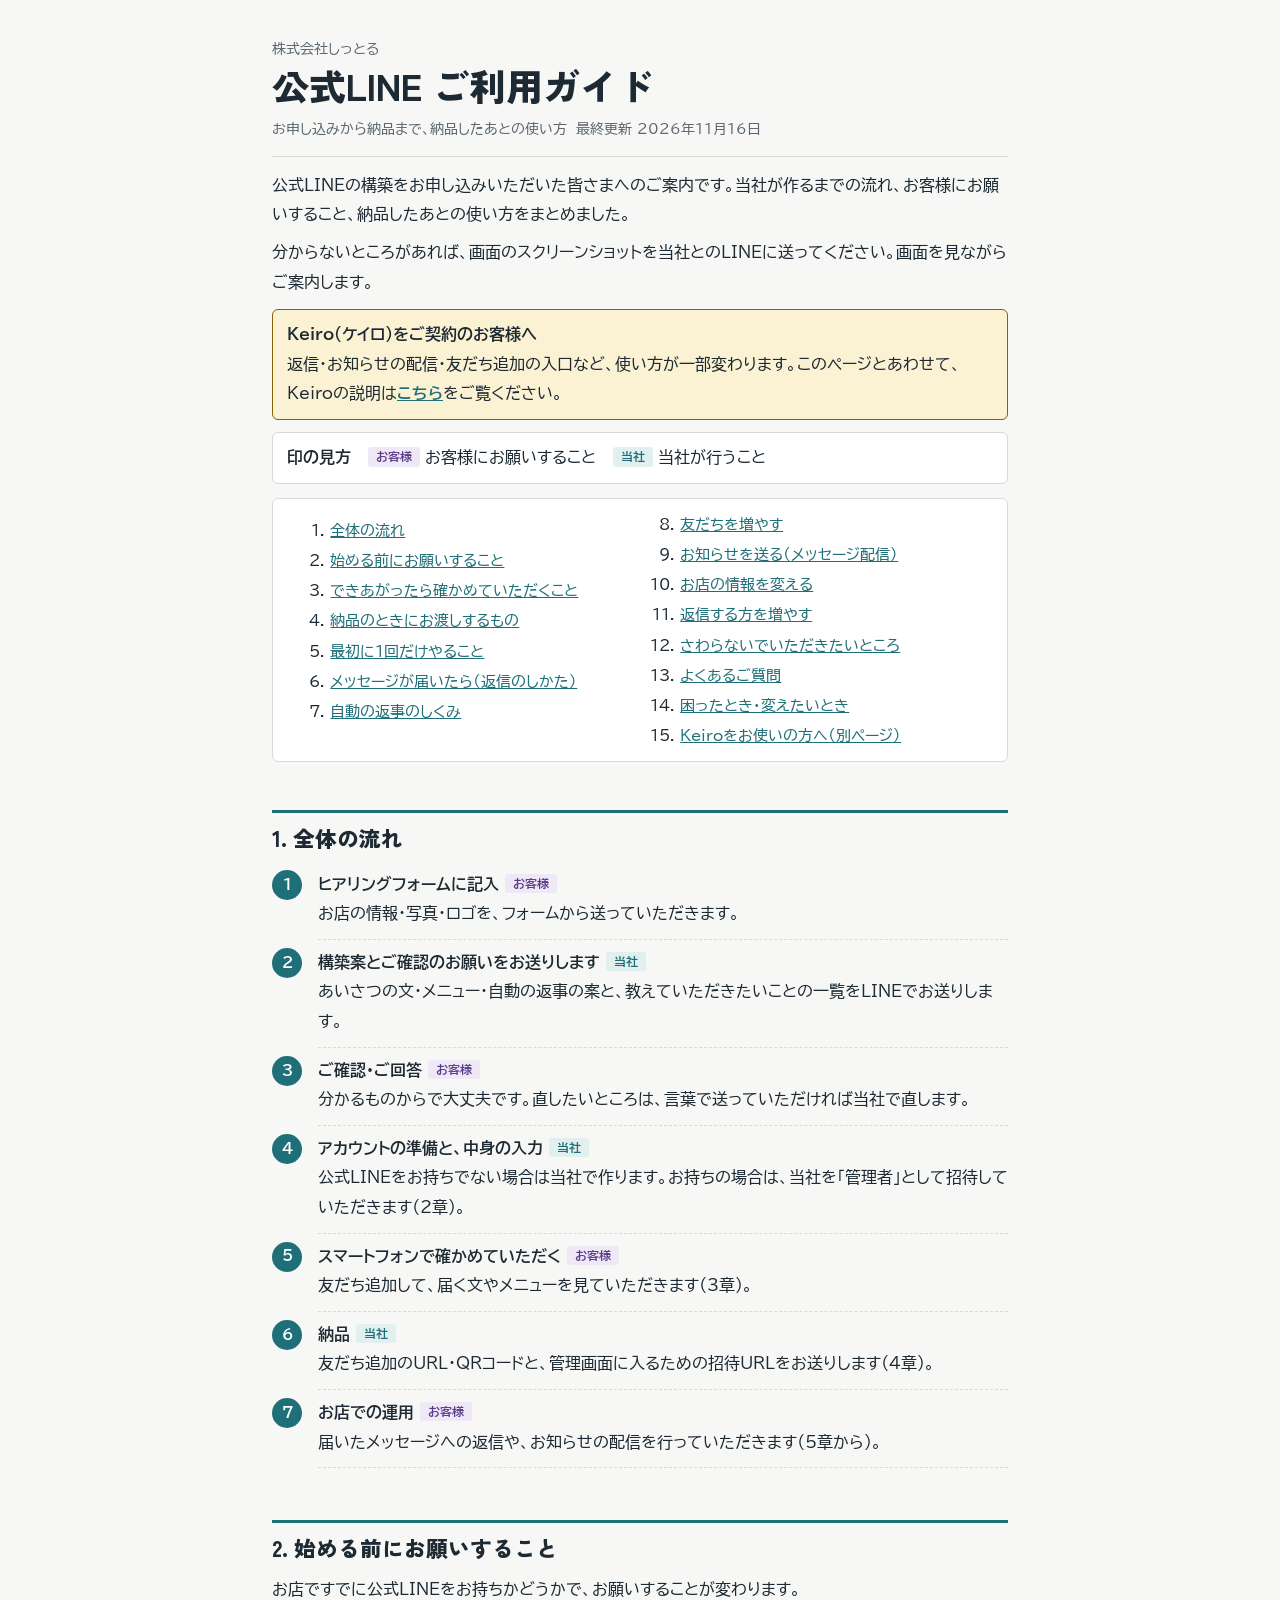
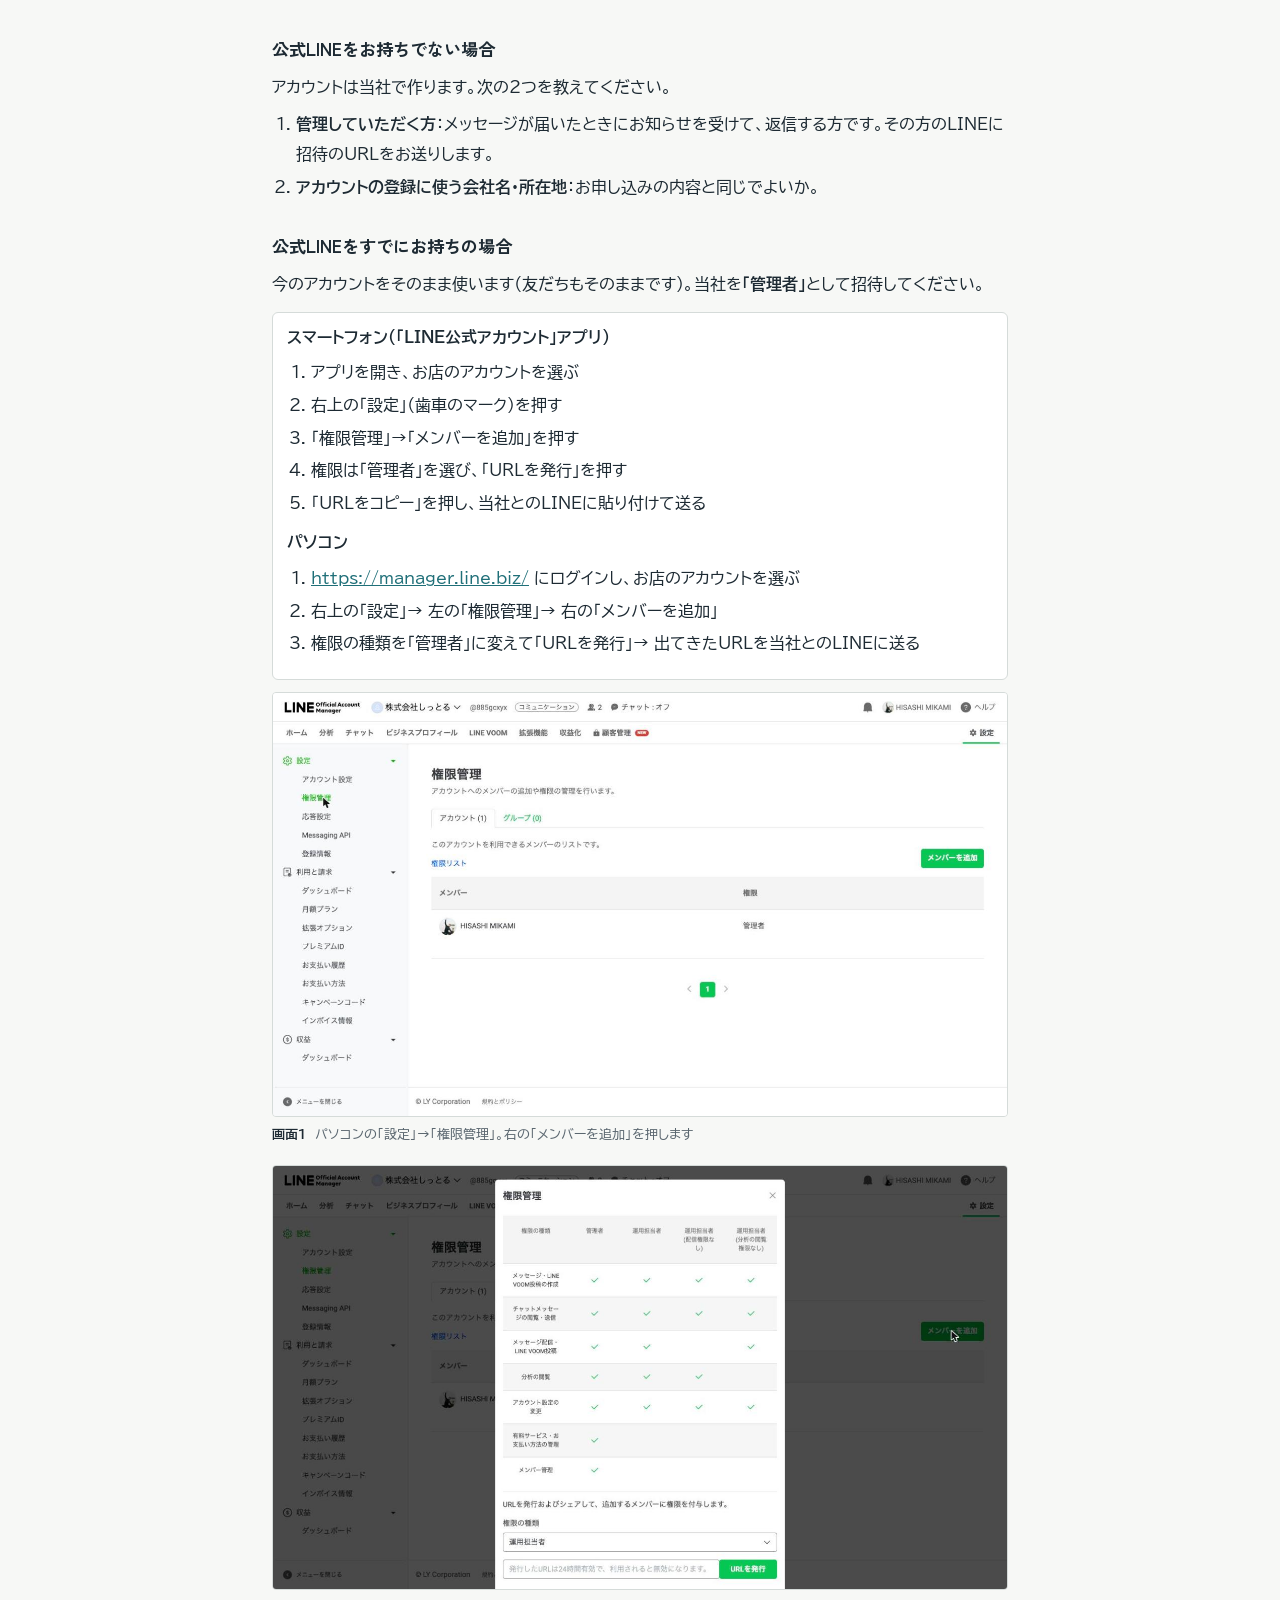
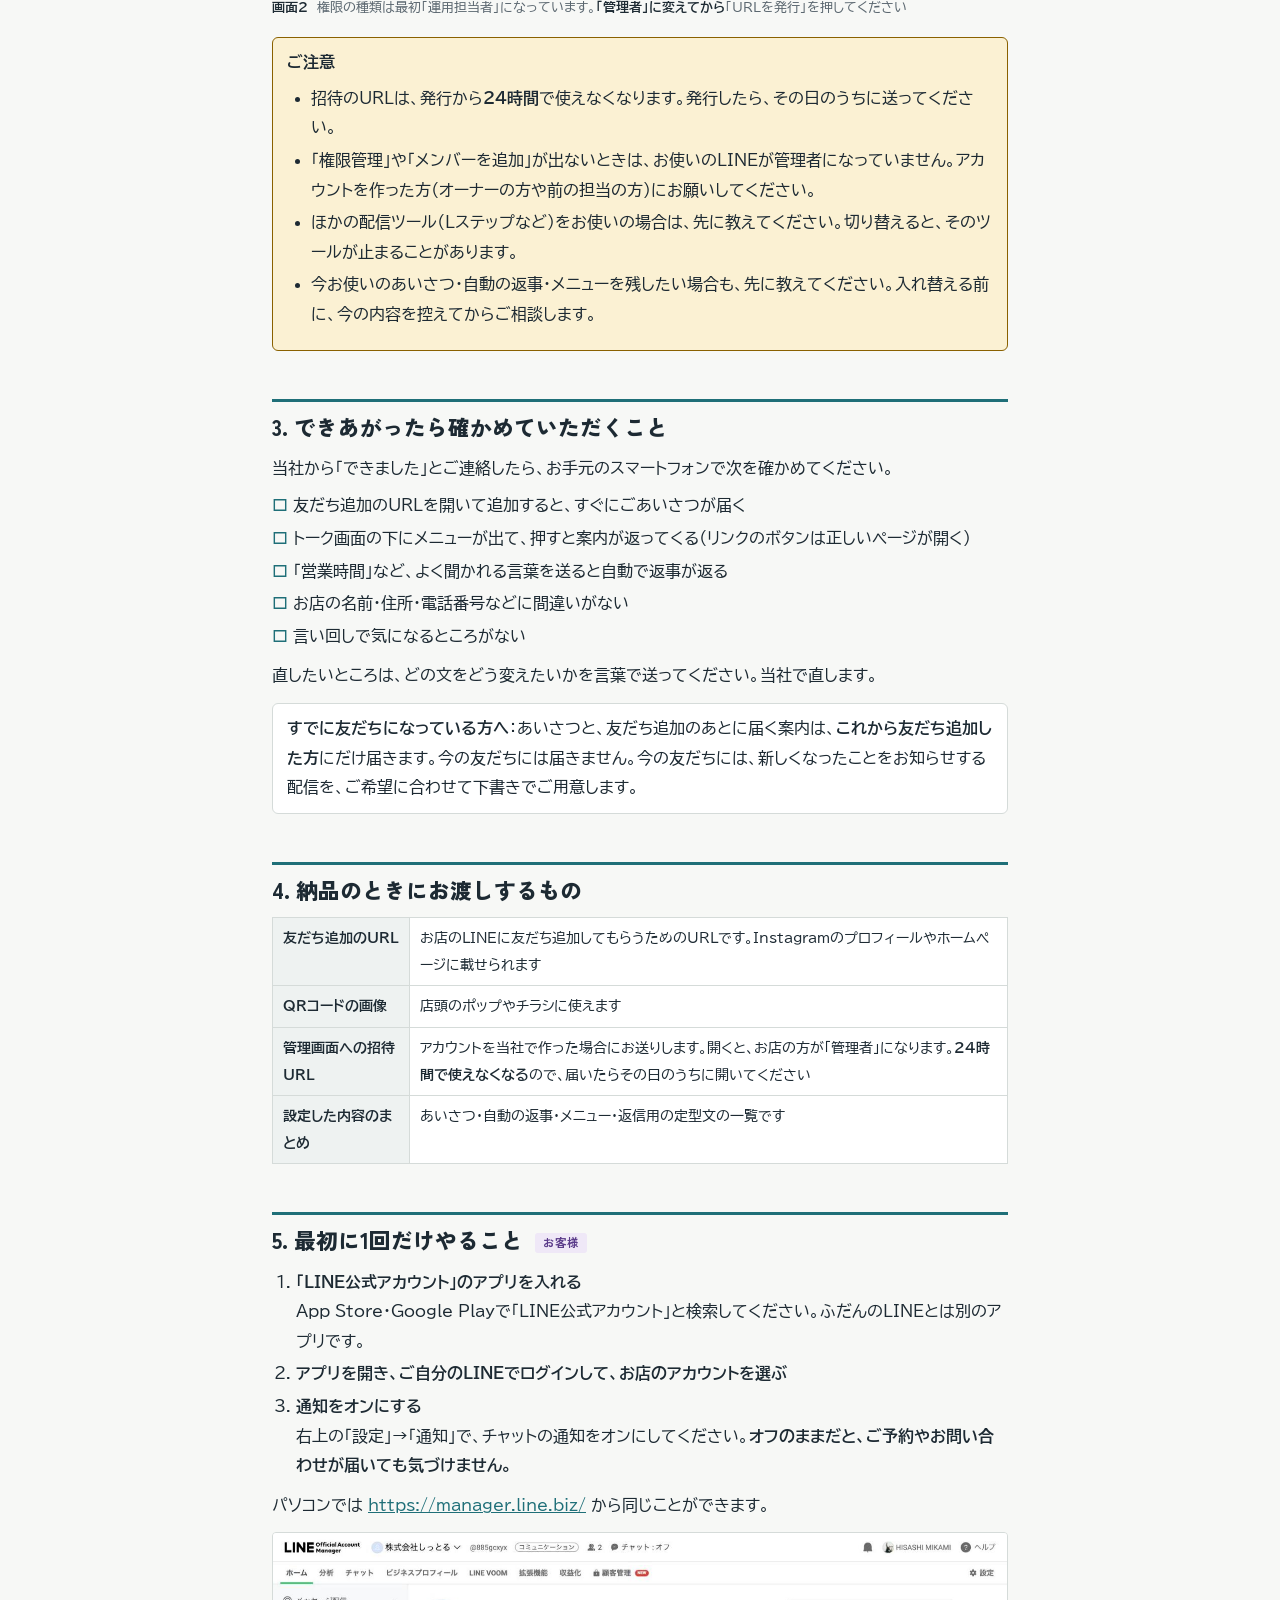
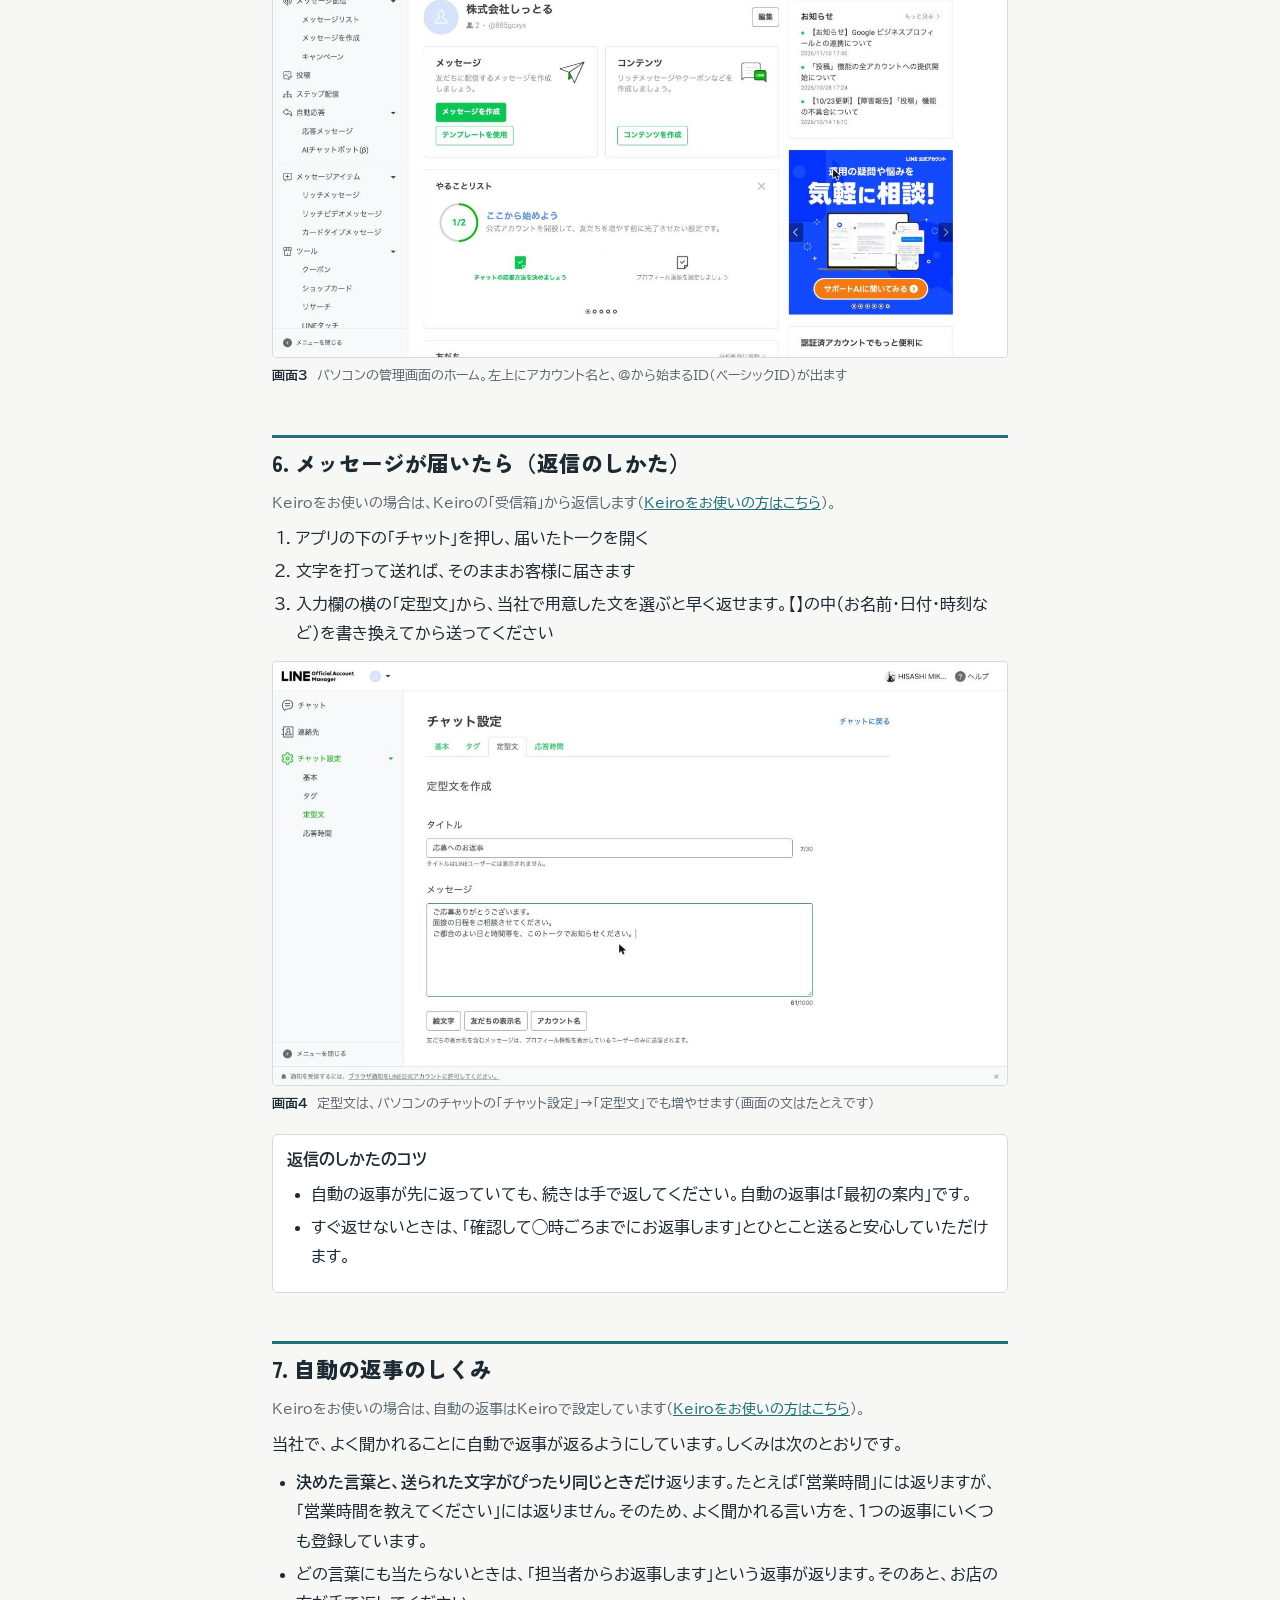
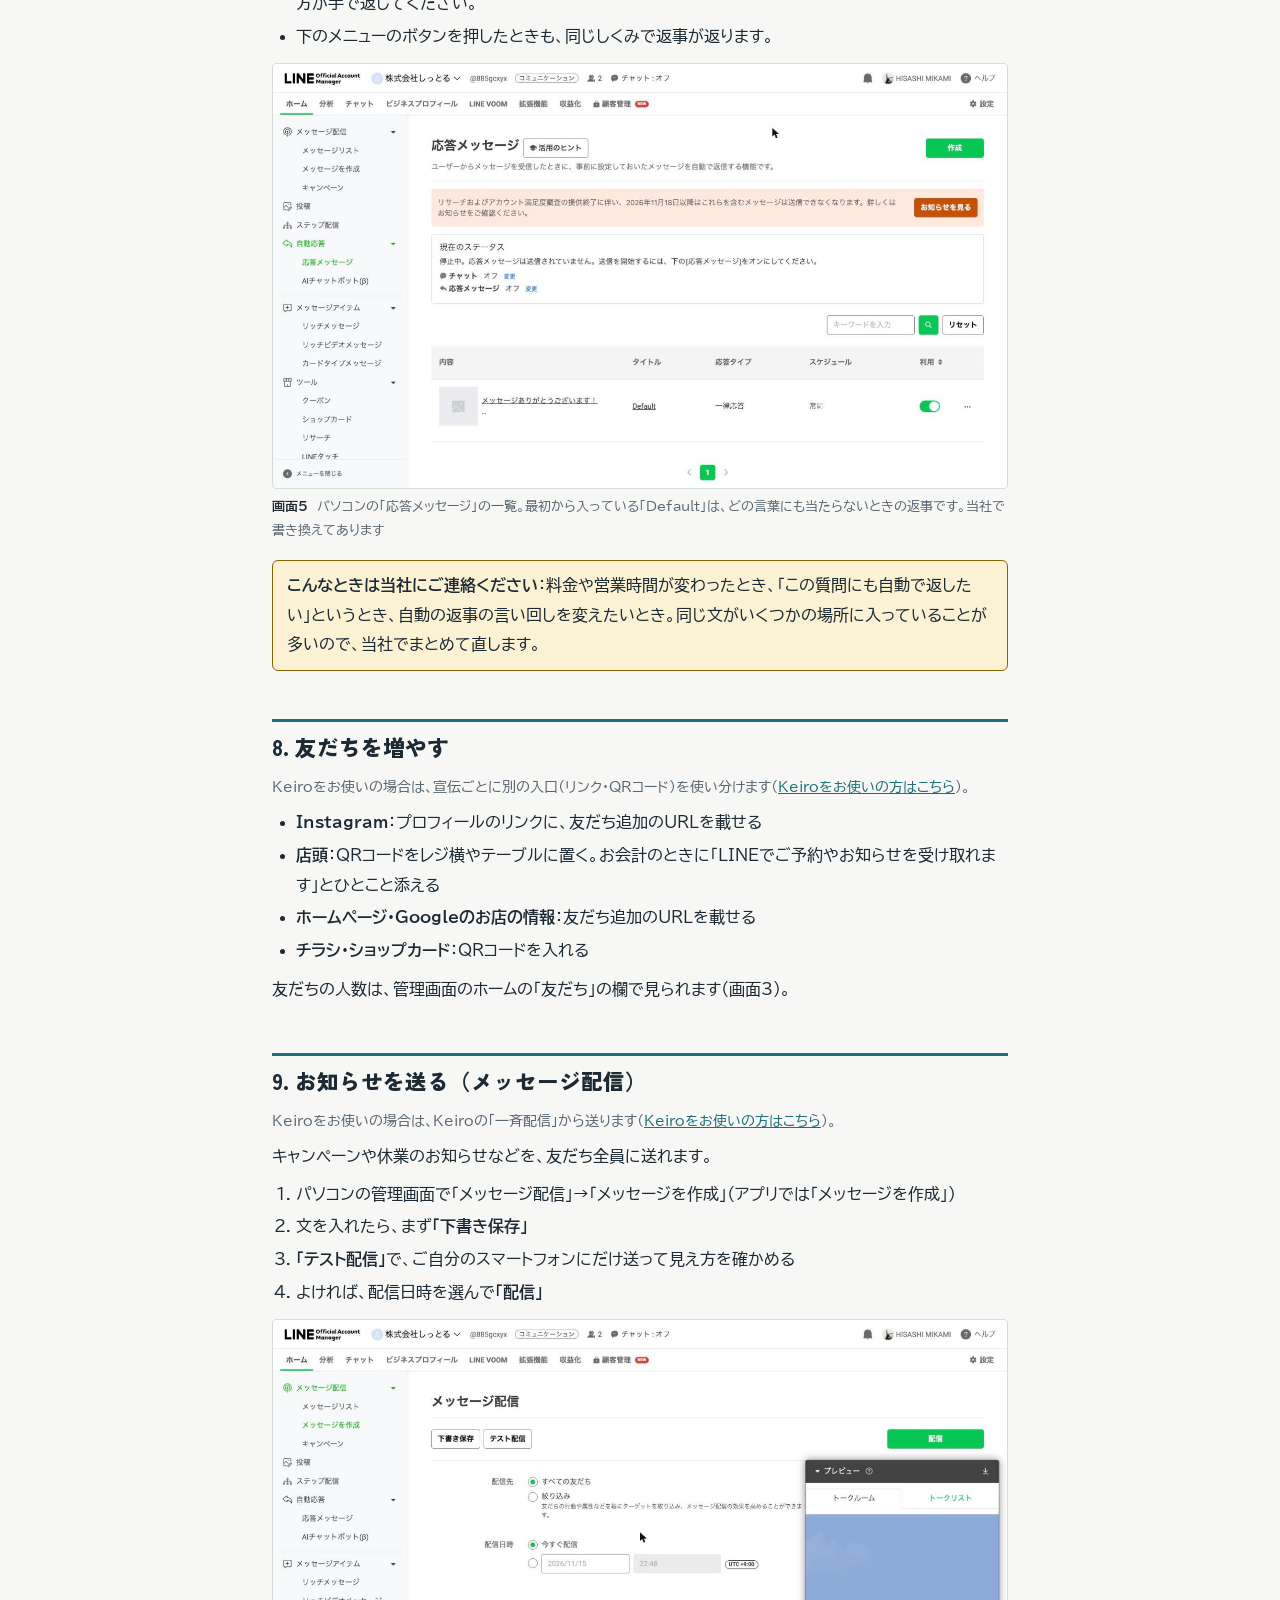
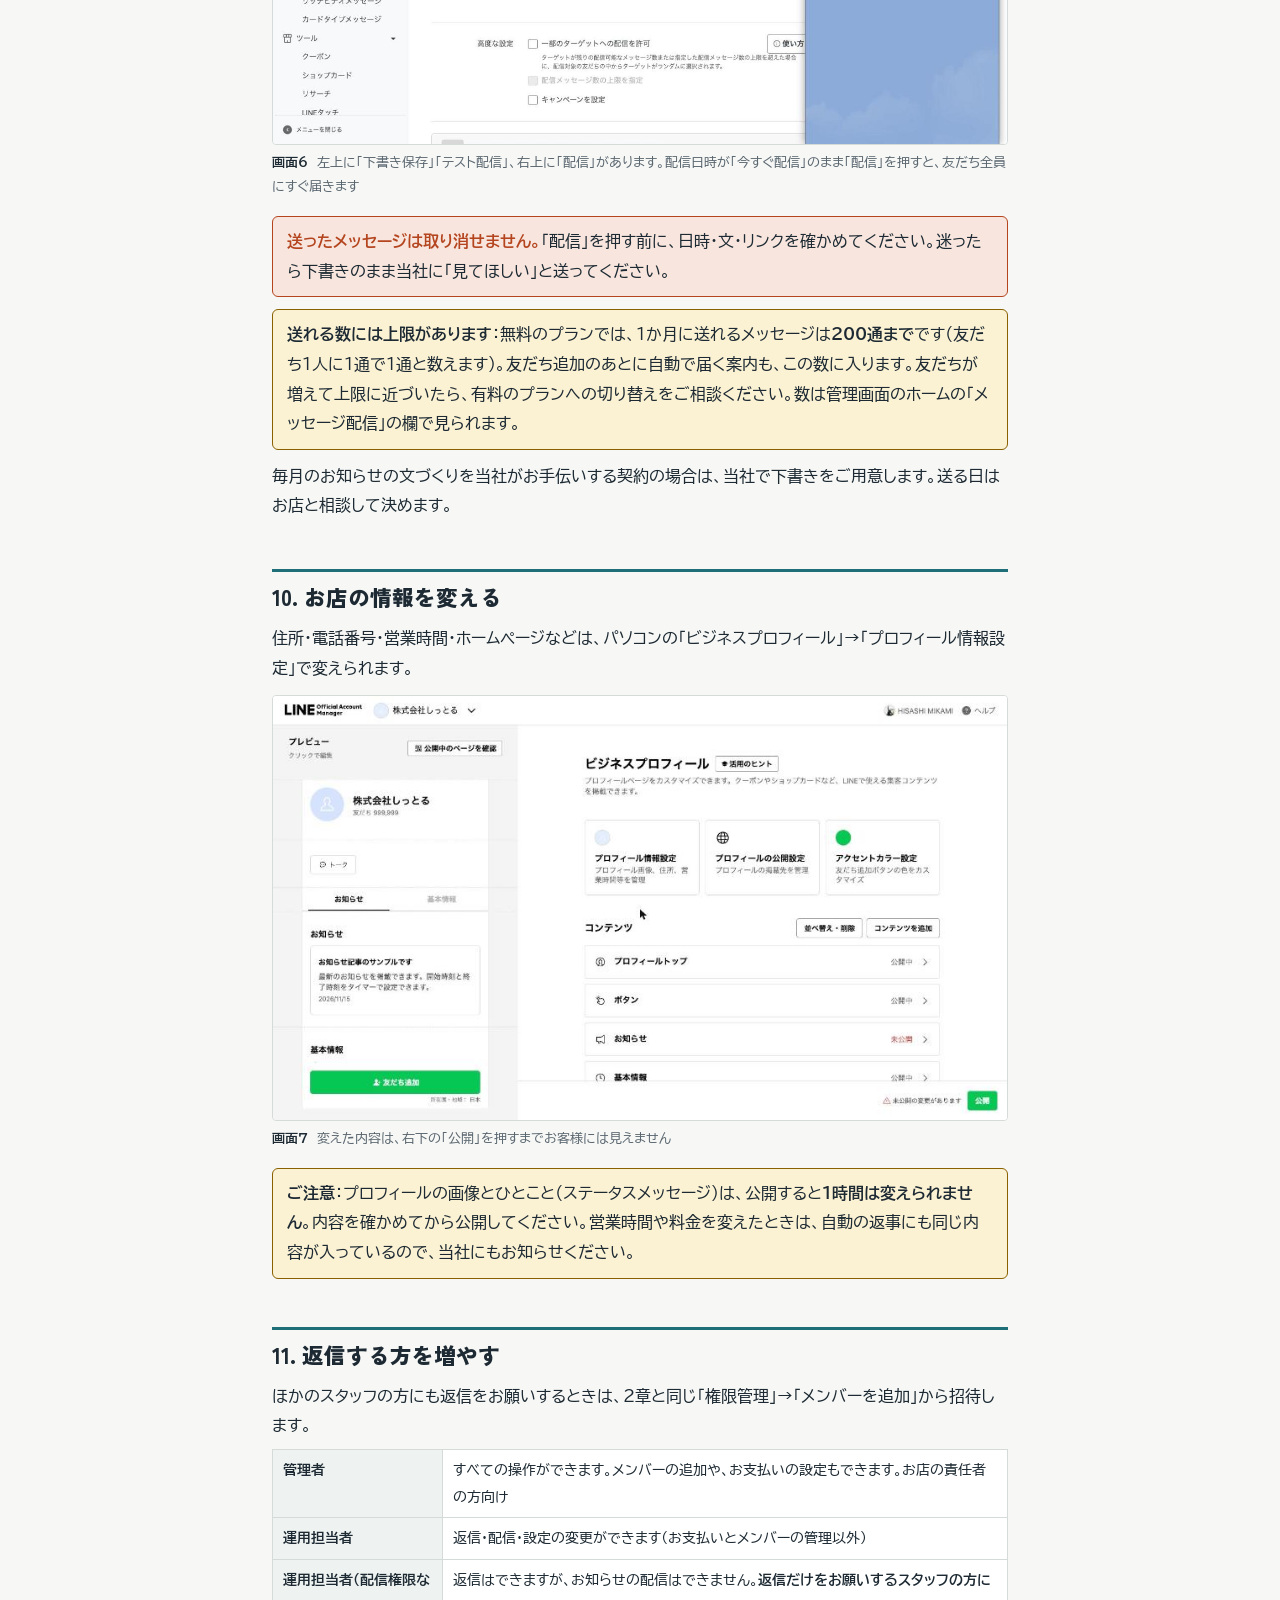
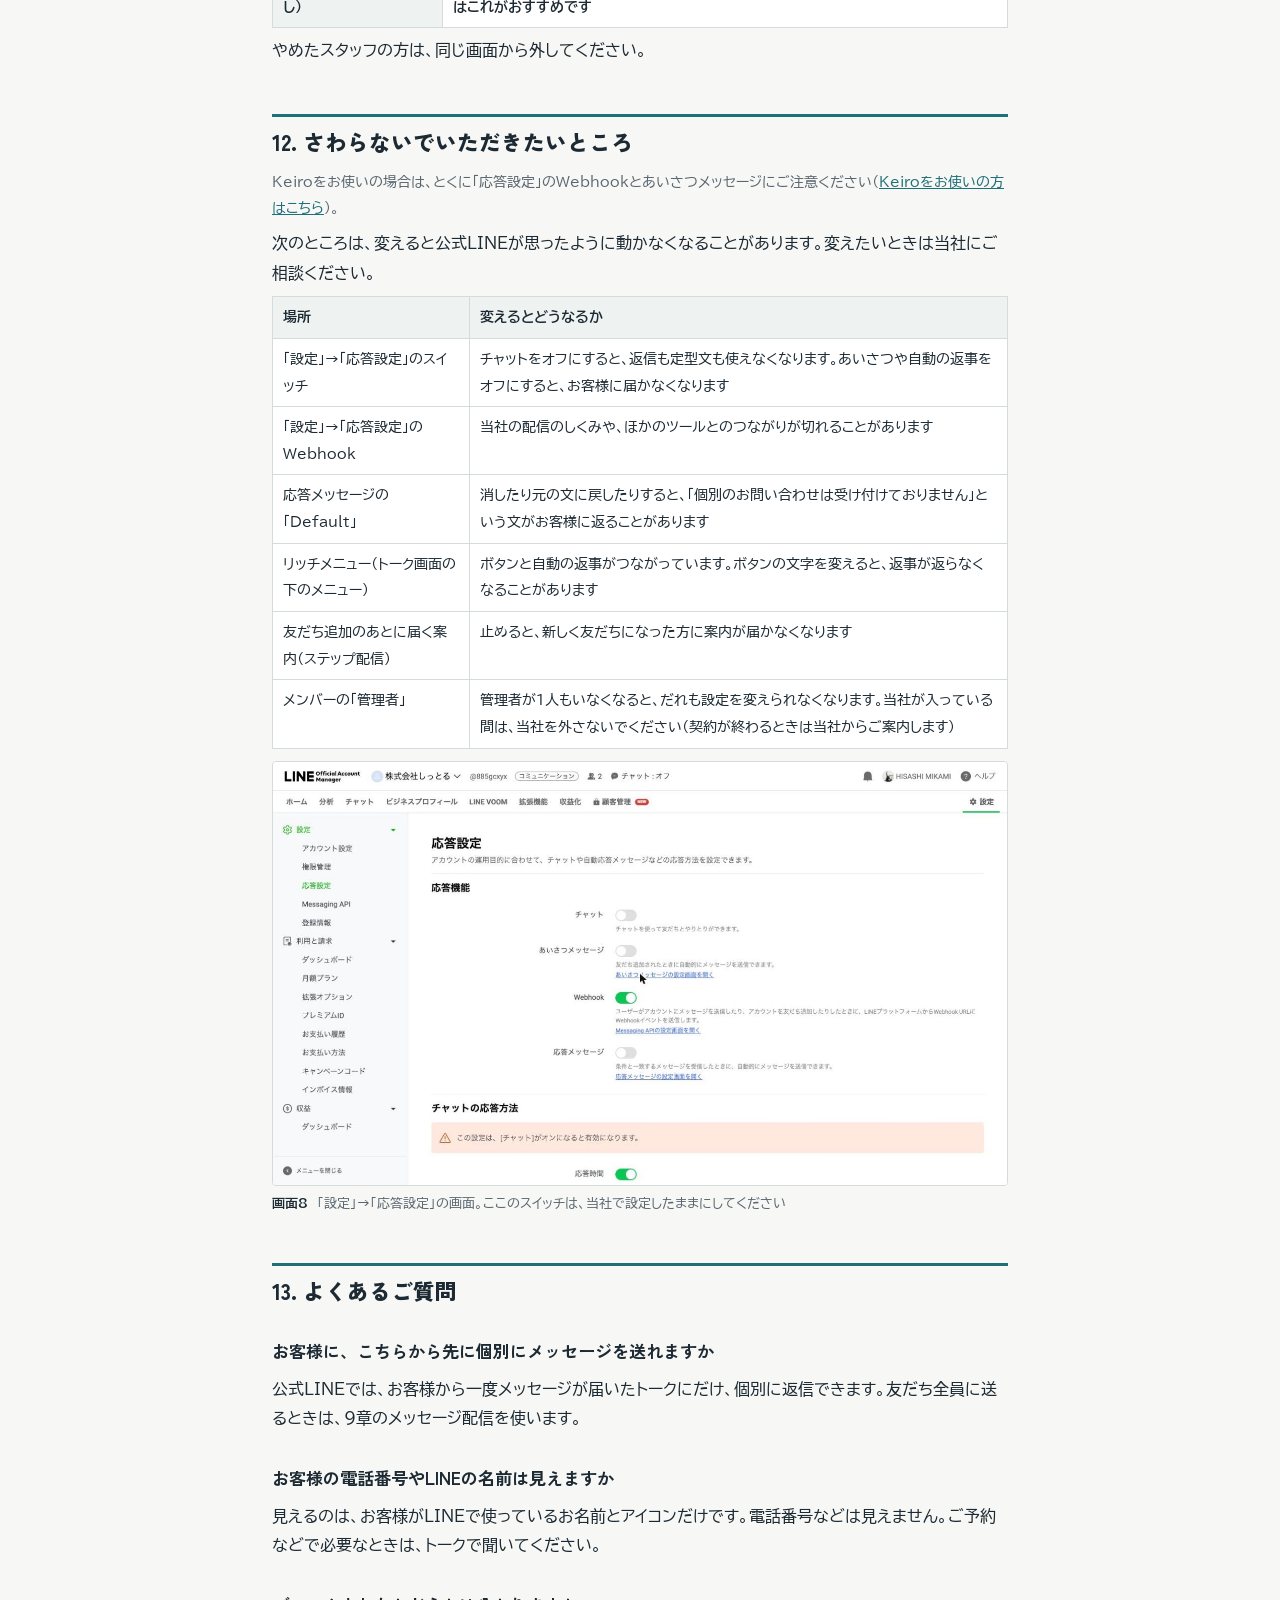
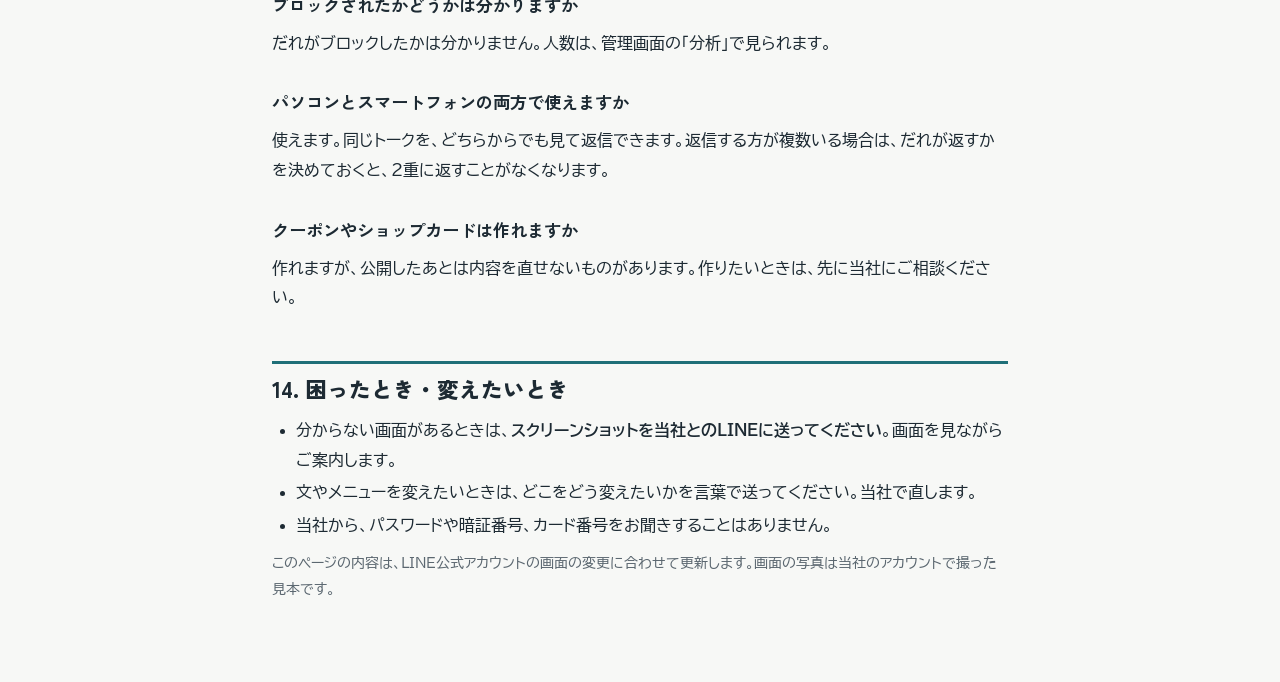
==== commit 2cb195c2: "Keiroをお使いの方向けのページ（keiro/）を追加し、ご利用ガイドの各章から「こちら」でつなぐ Co-Authored-By: Claude Opus 5.5 <noreply@anthropi" ====
--- a/index.html
+++ b/index.html
@@ -26,6 +26,8 @@
 <p>公式LINEの構築をお申し込みいただいた皆さまへのご案内です。当社が作るまでの流れ、お客様にお願いすること、納品したあとの使い方をまとめました。</p>
 <p>分からないところがあれば、画面のスクリーンショットを当社とのLINEに送ってください。画面を見ながらご案内します。</p>
 
+<div class="box warn"><b>Keiro（ケイロ）をご契約のお客様へ</b><br>返信・お知らせの配信・友だち追加の入口など、使い方が一部変わります。このページとあわせて、Keiroの説明は<a href="keiro/"><b>こちら</b></a>をご覧ください。</div>
+
 <div class="box"><b>印の見方</b>　<span class="who w-shop">お客様</span> お客様にお願いすること　<span class="who w-us">当社</span> 当社が行うこと</div>
 
 <nav class="toc"><ol>
@@ -43,6 +45,7 @@
 <li><a href="#s12">さわらないでいただきたいところ</a></li>
 <li><a href="#s13">よくあるご質問</a></li>
 <li><a href="#s14">困ったとき・変えたいとき</a></li>
+<li><a href="keiro/">Keiroをお使いの方へ（別ページ）</a></li>
 </ol></nav>
 
 <h2 id="s1">1. 全体の流れ</h2>
@@ -126,6 +129,7 @@
 <figure><img src="img/70_home.jpg" alt="管理画面のホーム"><figcaption><b>画面3</b>　パソコンの管理画面のホーム。左上にアカウント名と、@から始まるID（ベーシックID）が出ます</figcaption></figure>
 
 <h2 id="s6">6. メッセージが届いたら（返信のしかた）</h2>
+<p class="small">Keiroをお使いの場合は、Keiroの「受信箱」から返信します（<a href="keiro/">Keiroをお使いの方はこちら</a>）。</p>
 <ol>
 <li>アプリの下の「チャット」を押し、届いたトークを開く</li>
 <li>文字を打って送れば、そのままお客様に届きます</li>
@@ -139,6 +143,7 @@
 </ul></div>
 
 <h2 id="s7">7. 自動の返事のしくみ</h2>
+<p class="small">Keiroをお使いの場合は、自動の返事はKeiroで設定しています（<a href="keiro/">Keiroをお使いの方はこちら</a>）。</p>
 <p>当社で、よく聞かれることに自動で返事が返るようにしています。しくみは次のとおりです。</p>
 <ul>
 <li><b>決めた言葉と、送られた文字がぴったり同じときだけ</b>返ります。たとえば「営業時間」には返りますが、「営業時間を教えてください」には返りません。そのため、よく聞かれる言い方を、1つの返事にいくつも登録しています。</li>
@@ -149,6 +154,7 @@
 <div class="box warn"><b>こんなときは当社にご連絡ください</b>：料金や営業時間が変わったとき、「この質問にも自動で返したい」というとき、自動の返事の言い回しを変えたいとき。同じ文がいくつかの場所に入っていることが多いので、当社でまとめて直します。</div>
 
 <h2 id="s8">8. 友だちを増やす</h2>
+<p class="small">Keiroをお使いの場合は、宣伝ごとに別の入口（リンク・QRコード）を使い分けます（<a href="keiro/">Keiroをお使いの方はこちら</a>）。</p>
 <ul>
 <li><b>Instagram</b>：プロフィールのリンクに、友だち追加のURLを載せる</li>
 <li><b>店頭</b>：QRコードをレジ横やテーブルに置く。お会計のときに「LINEでご予約やお知らせを受け取れます」とひとこと添える</li>
@@ -158,6 +164,7 @@
 <p>友だちの人数は、管理画面のホームの「友だち」の欄で見られます（画面3）。</p>
 
 <h2 id="s9">9. お知らせを送る（メッセージ配信）</h2>
+<p class="small">Keiroをお使いの場合は、Keiroの「一斉配信」から送ります（<a href="keiro/">Keiroをお使いの方はこちら</a>）。</p>
 <p>キャンペーンや休業のお知らせなどを、友だち全員に送れます。</p>
 <ol>
 <li>パソコンの管理画面で「メッセージ配信」→「メッセージを作成」（アプリでは「メッセージを作成」）</li>
@@ -185,6 +192,7 @@
 <p>やめたスタッフの方は、同じ画面から外してください。</p>
 
 <h2 id="s12">12. さわらないでいただきたいところ</h2>
+<p class="small">Keiroをお使いの場合は、とくに「応答設定」のWebhookとあいさつメッセージにご注意ください（<a href="keiro/">Keiroをお使いの方はこちら</a>）。</p>
 <p>次のところは、変えると公式LINEが思ったように動かなくなることがあります。変えたいときは当社にご相談ください。</p>
 <table>
 <tr><th>場所</th><th>変えるとどうなるか</th></tr>
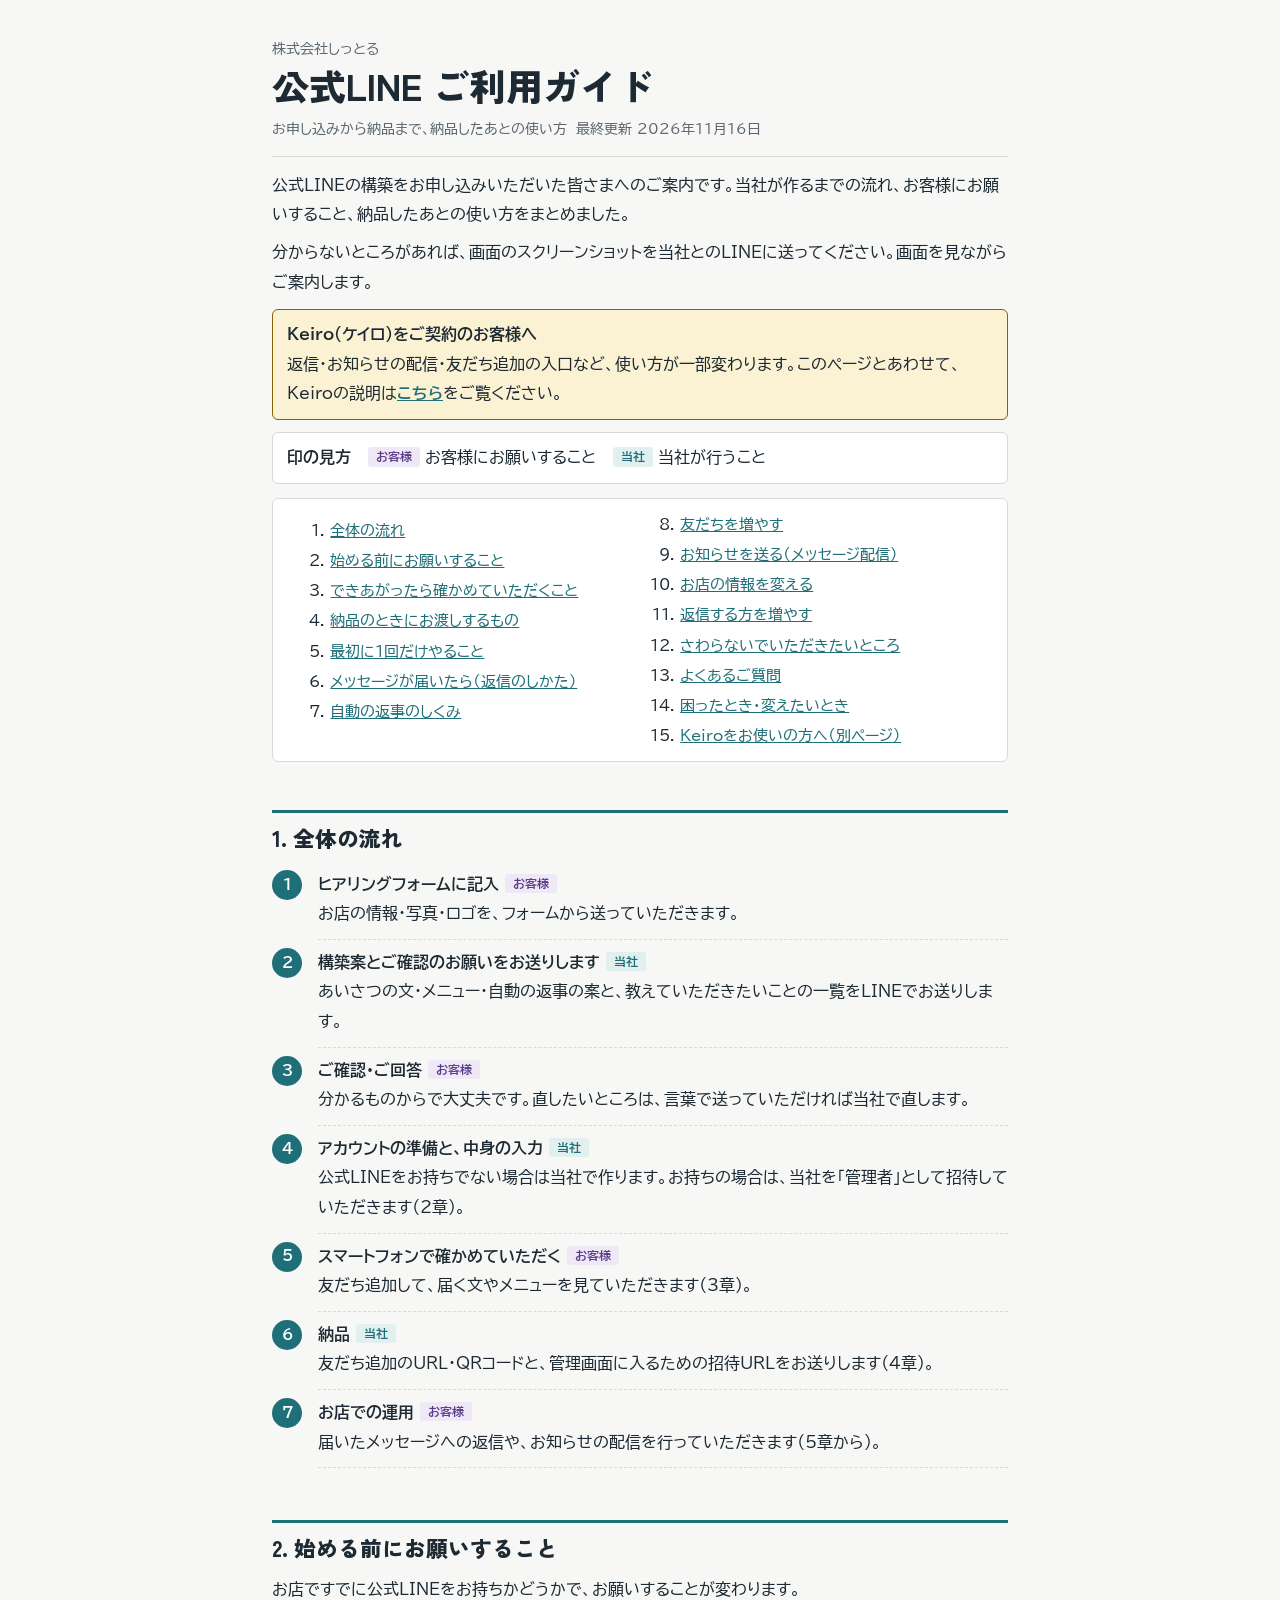
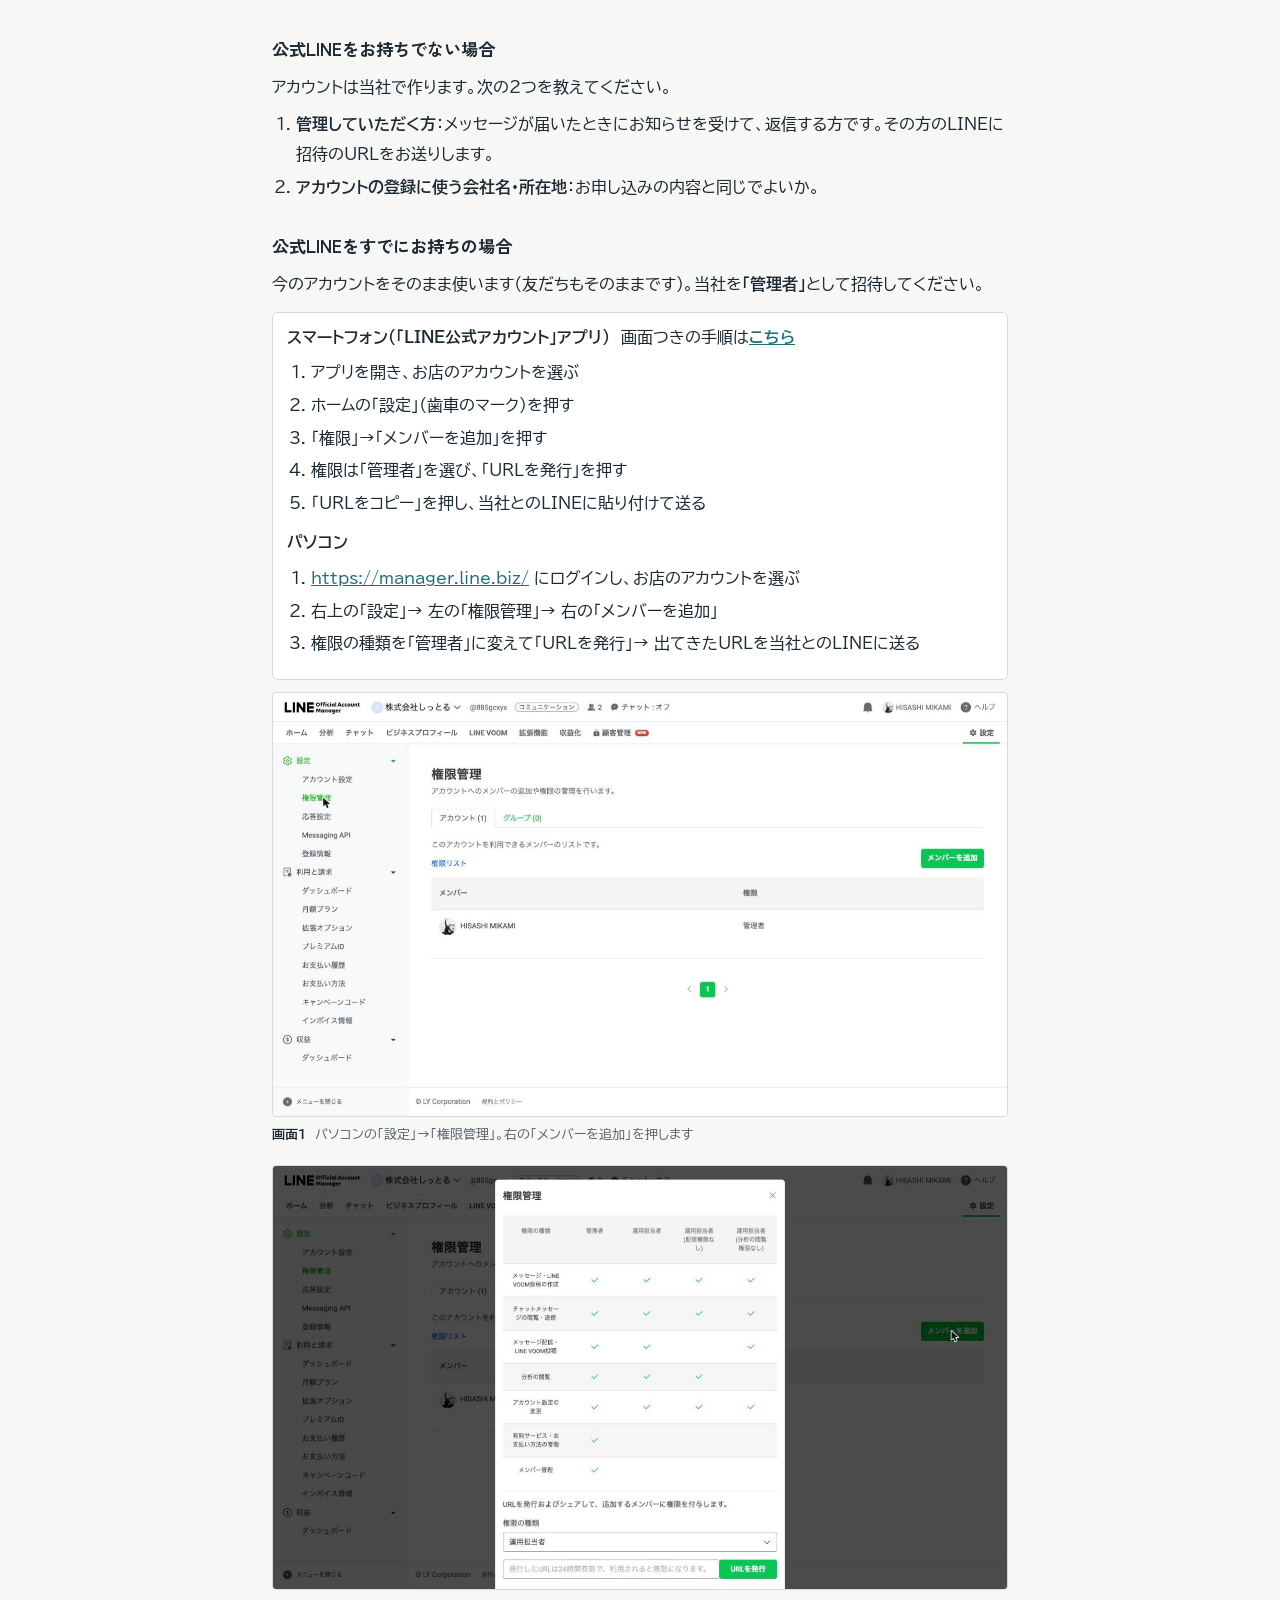
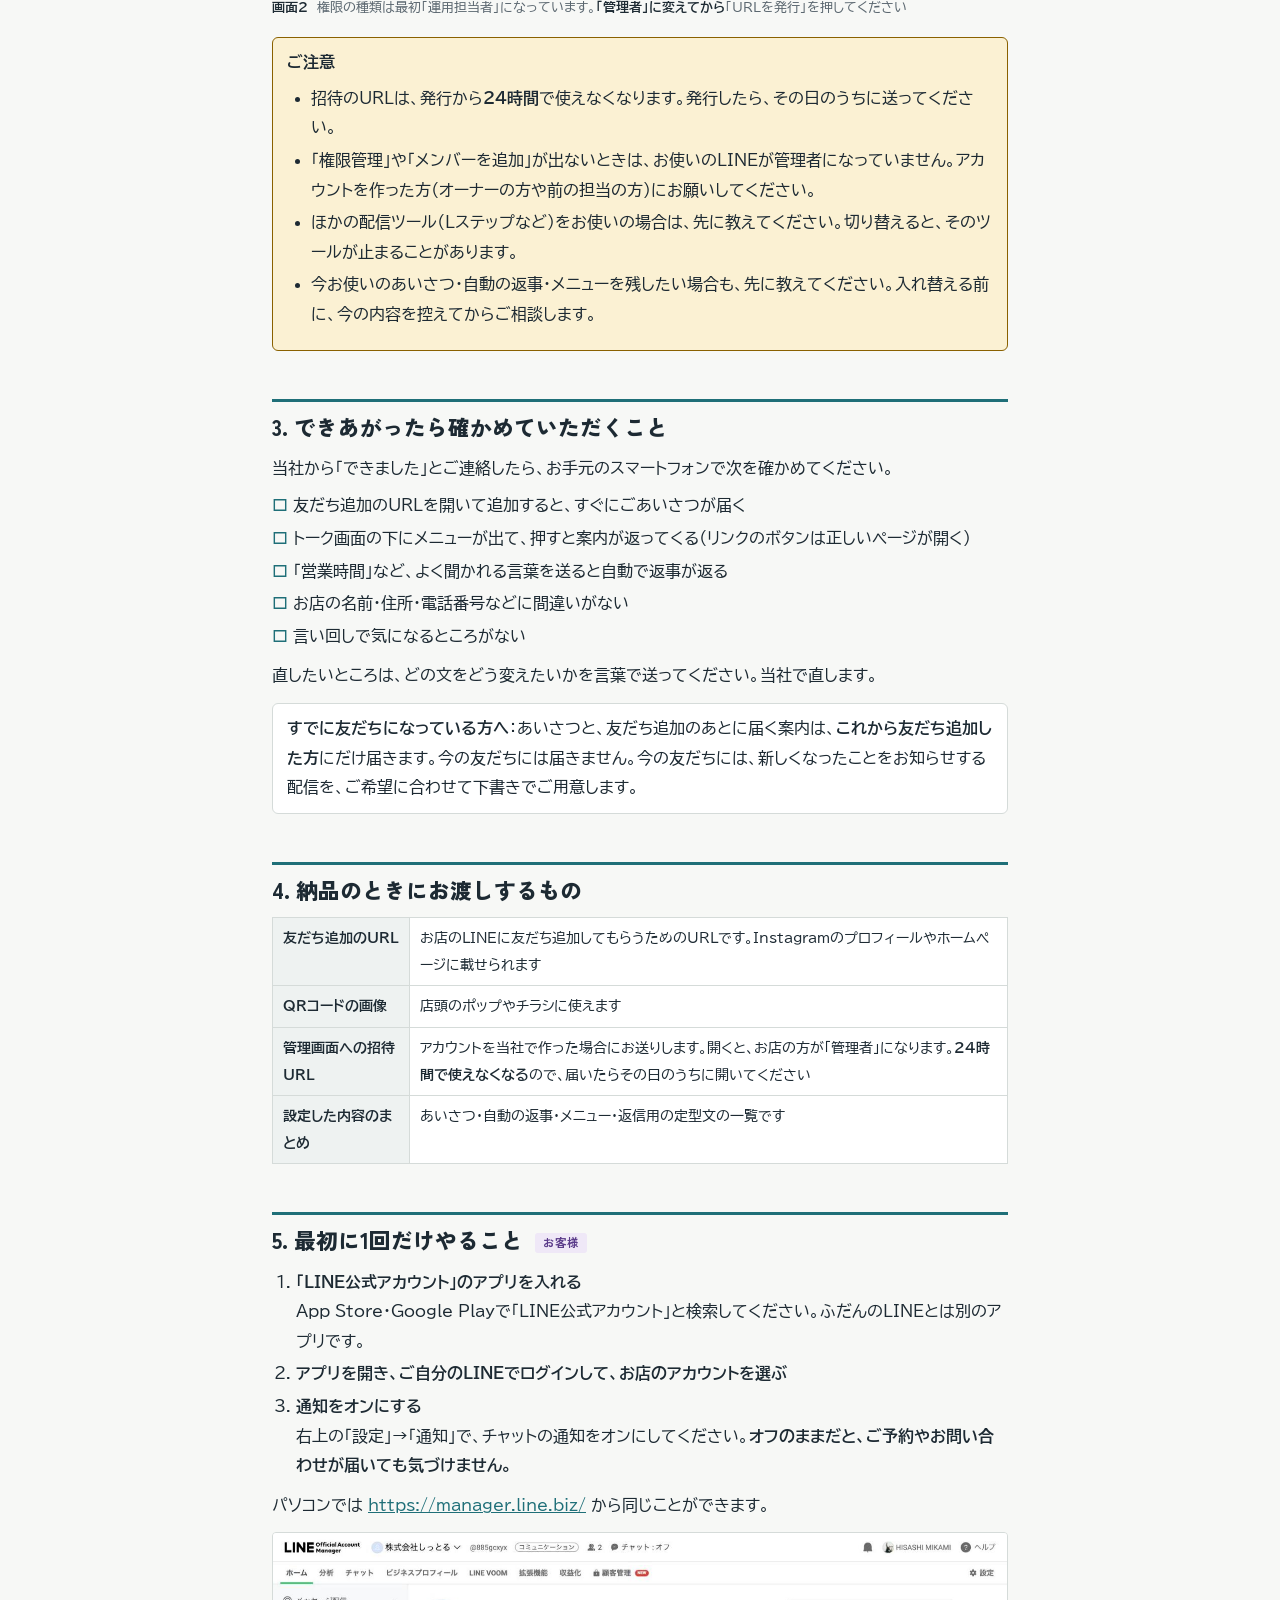
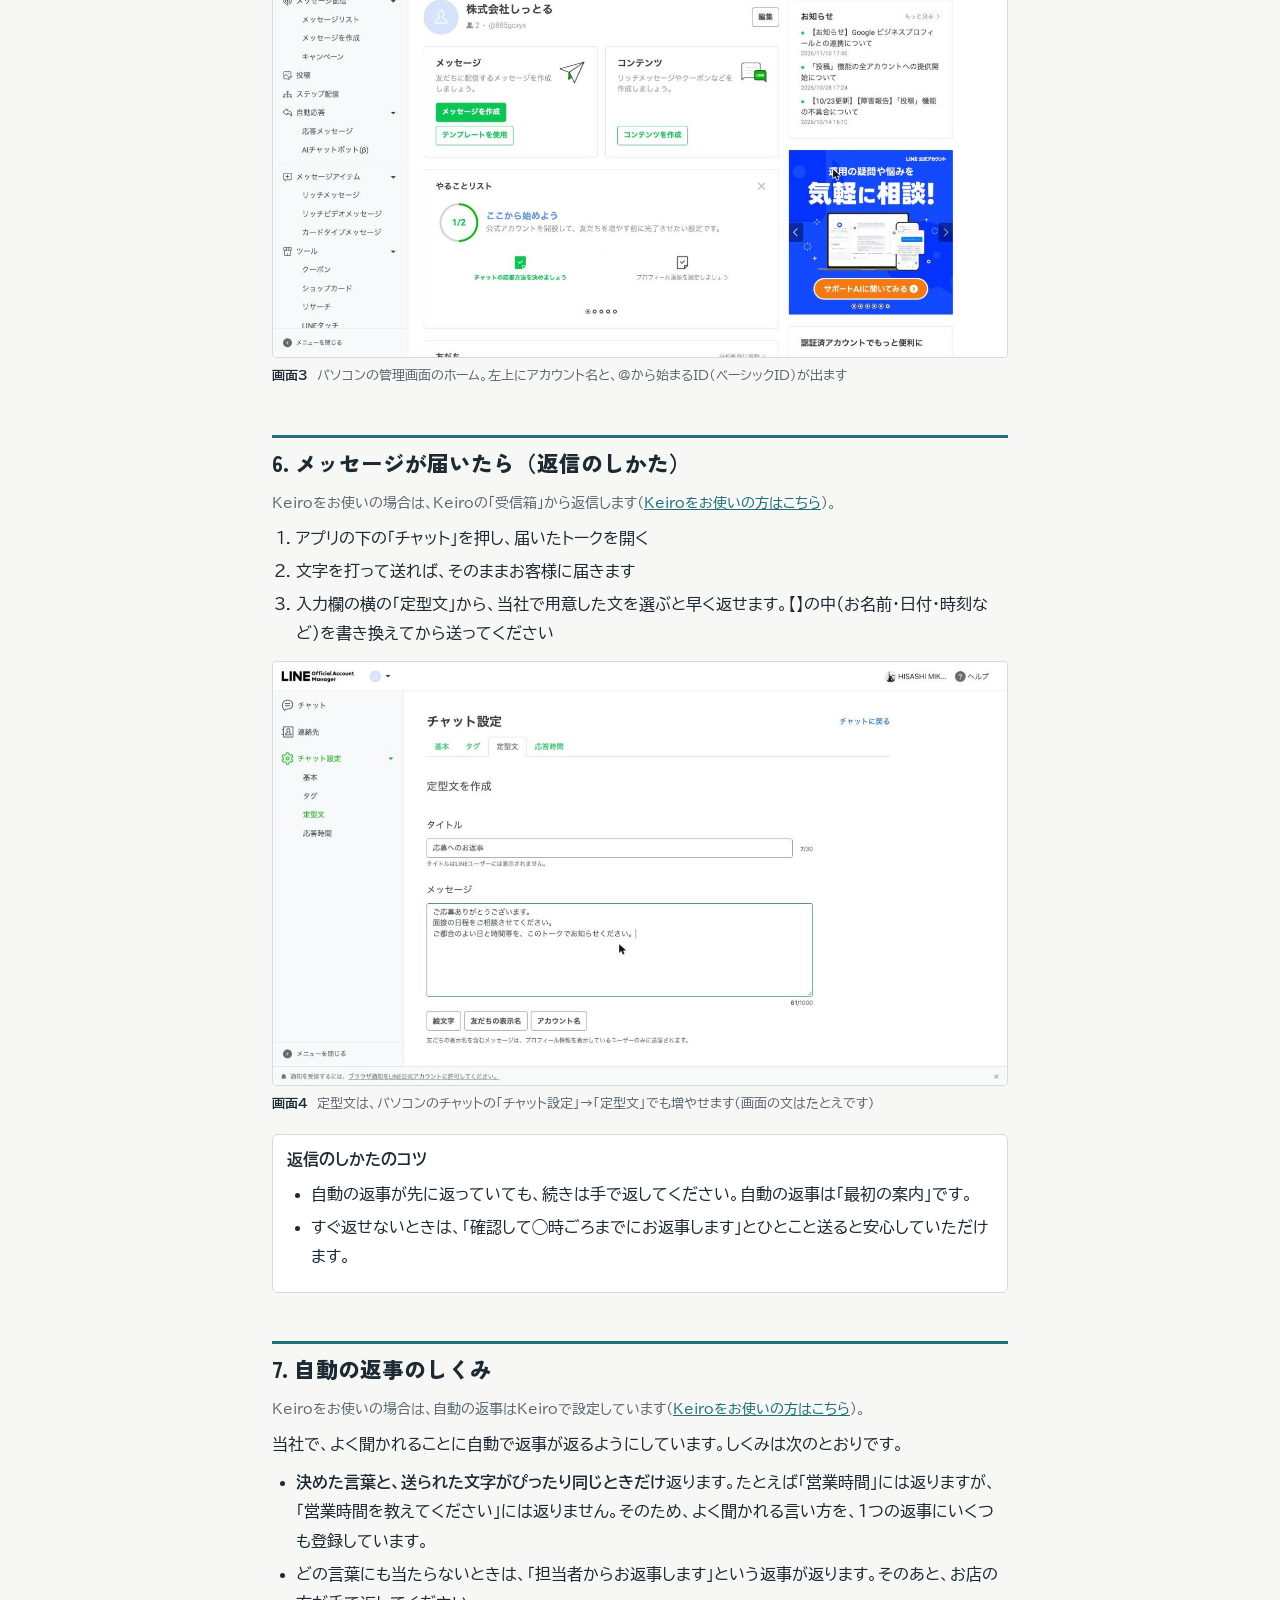
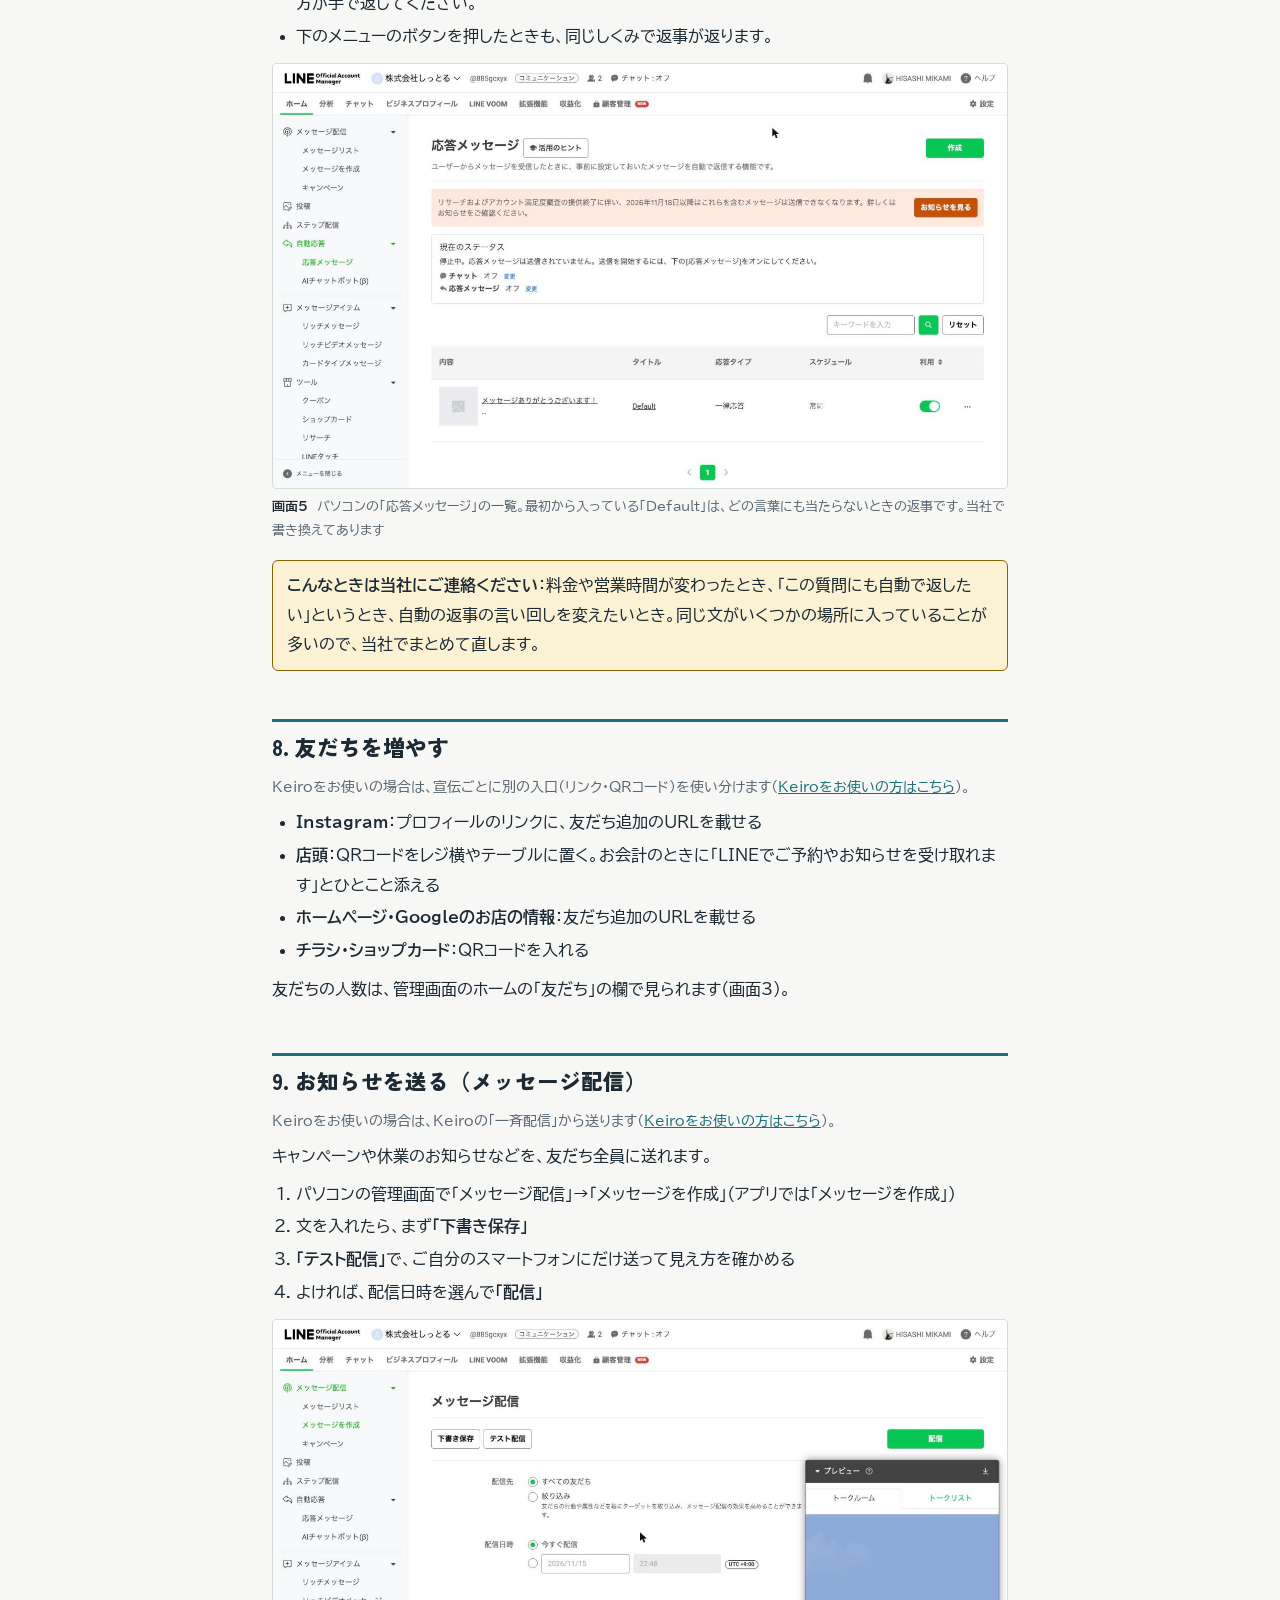
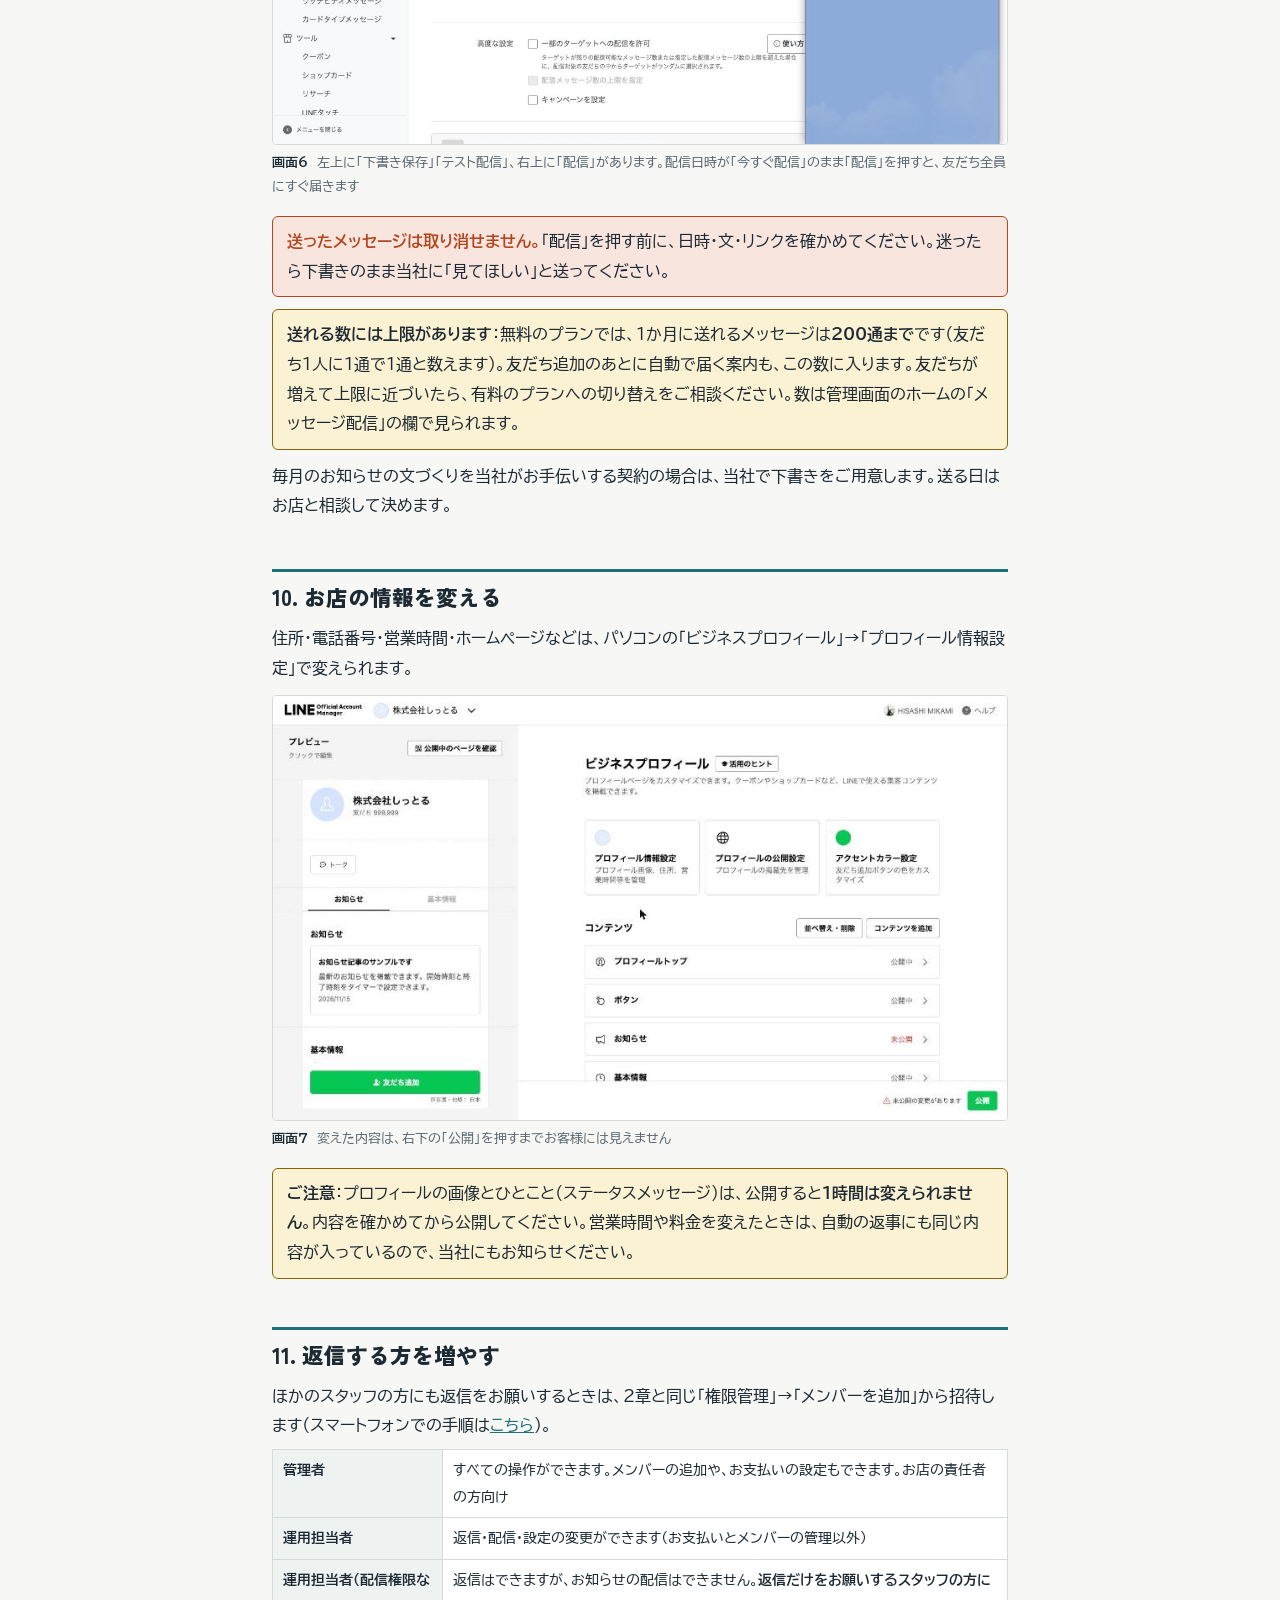
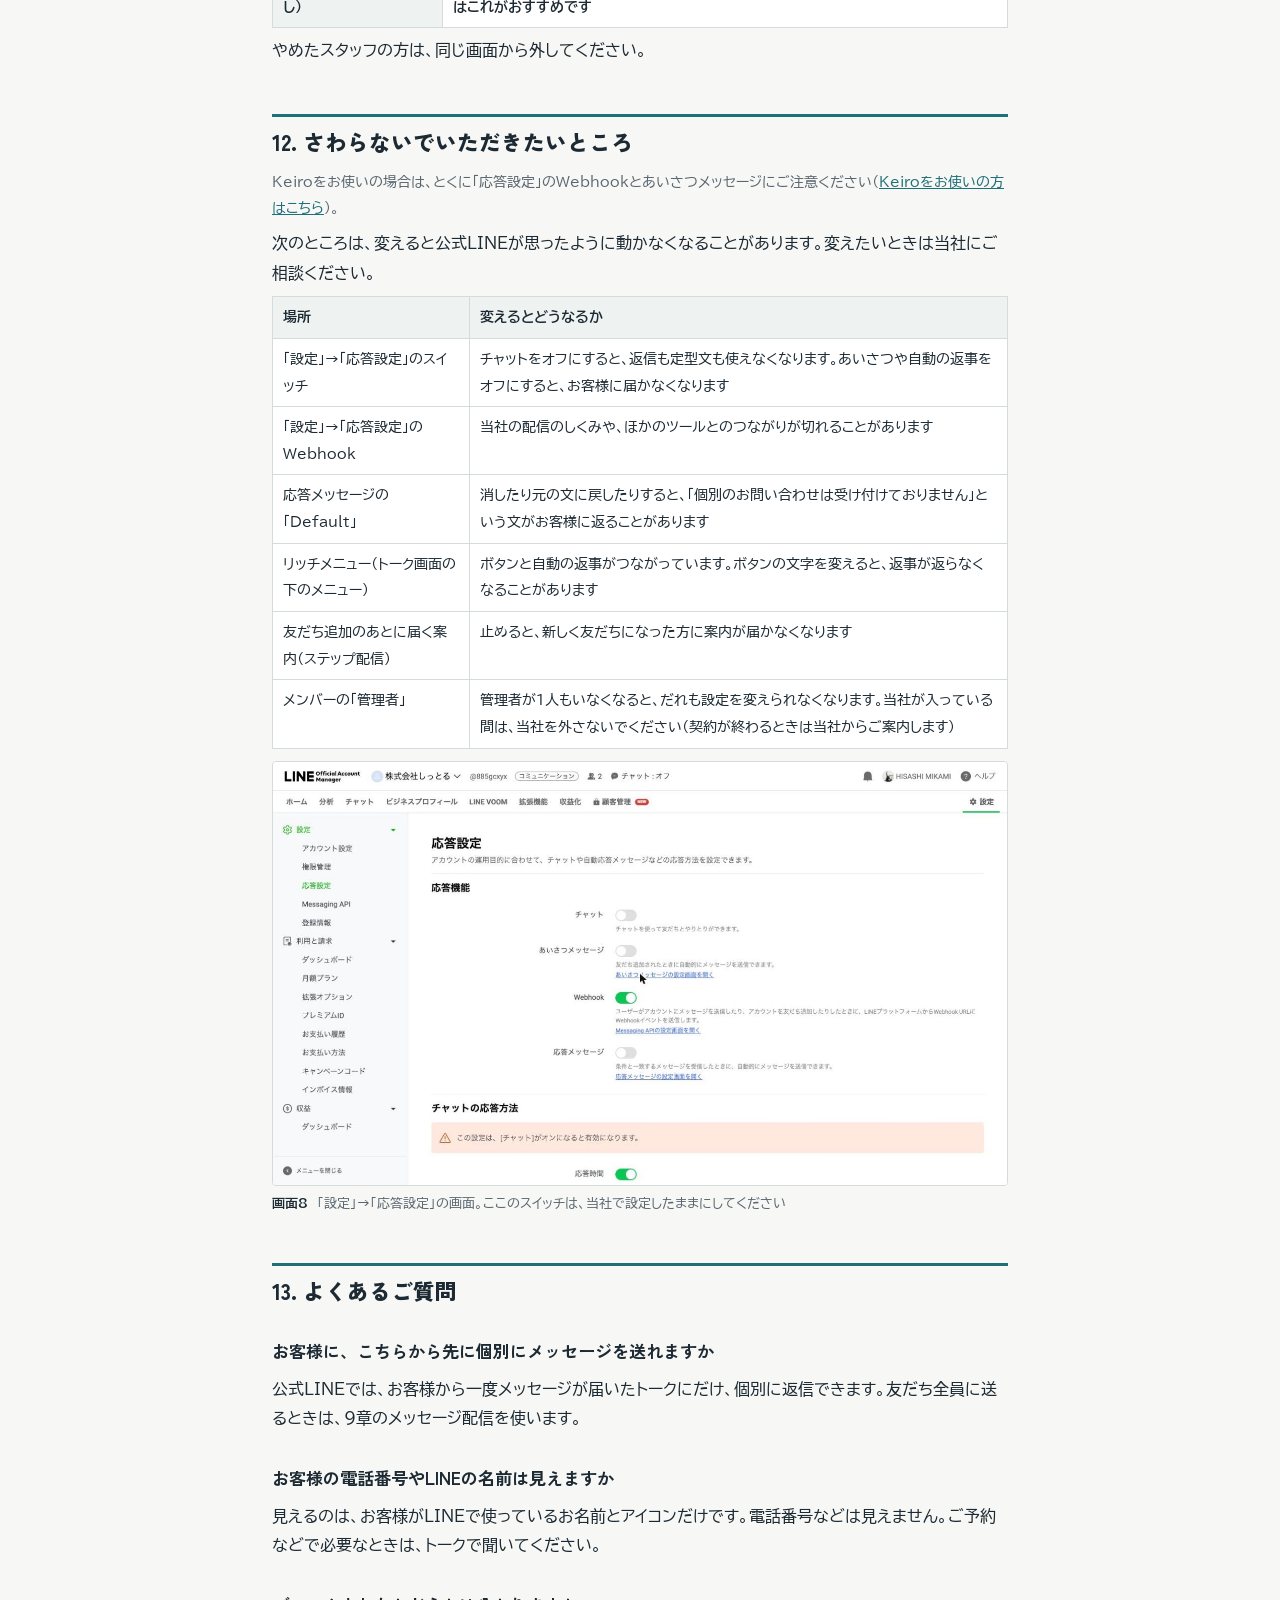
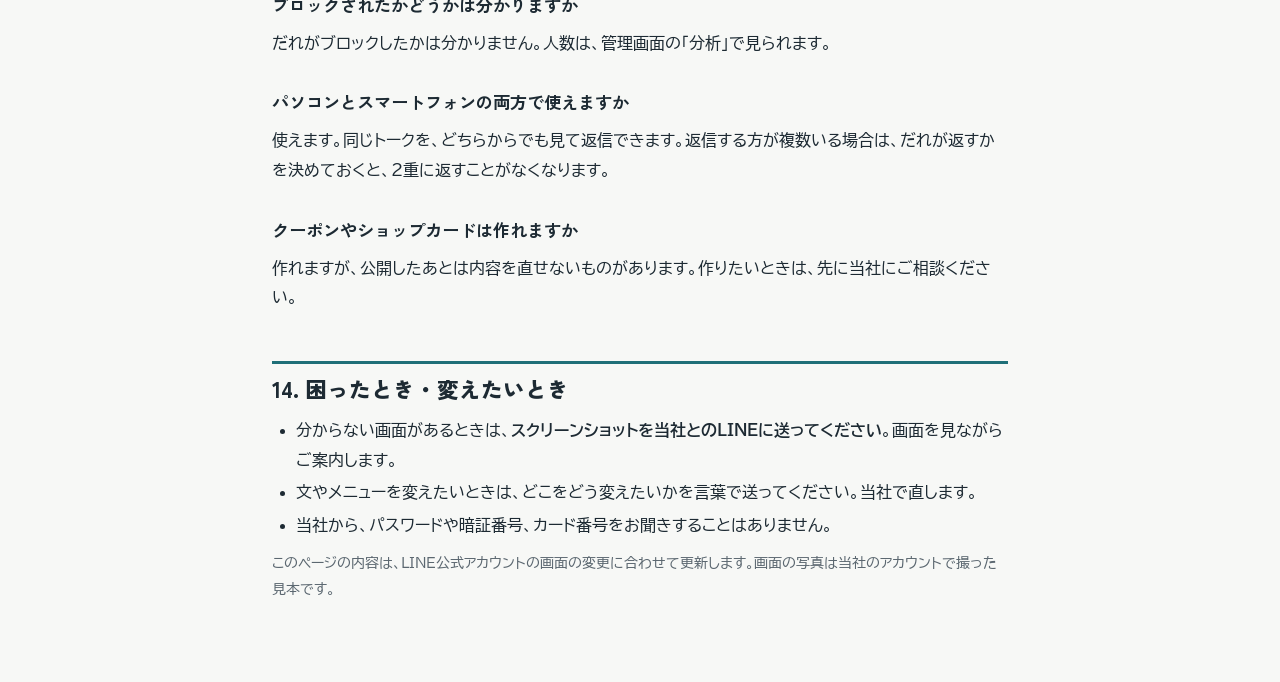
==== commit 968f2647: "公式LINE 権限の付け方（画面つき・kengen/）とPDFを追加し、ご利用ガイドからリンク Co-Authored-By: Claude Opus 5.5 <noreply@anthropic.c" ====
--- a/index.html
+++ b/index.html
@@ -72,11 +72,11 @@
 <h3>公式LINEをすでにお持ちの場合</h3>
 <p>今のアカウントをそのまま使います（友だちもそのままです）。当社を<b>「管理者」</b>として招待してください。</p>
 <div class="box">
-<b>スマートフォン（「LINE公式アカウント」アプリ）</b>
+<b>スマートフォン（「LINE公式アカウント」アプリ）</b>　画面つきの手順は<a href="kengen/"><b>こちら</b></a>
 <ol>
 <li>アプリを開き、お店のアカウントを選ぶ</li>
-<li>右上の「設定」（歯車のマーク）を押す</li>
-<li>「権限管理」→「メンバーを追加」を押す</li>
+<li>ホームの「設定」（歯車のマーク）を押す</li>
+<li>「権限」→「メンバーを追加」を押す</li>
 <li>権限は「管理者」を選び、「URLを発行」を押す</li>
 <li>「URLをコピー」を押し、当社とのLINEに貼り付けて送る</li>
 </ol>
@@ -183,7 +183,7 @@
 <div class="box warn"><b>ご注意</b>：プロフィールの画像とひとこと（ステータスメッセージ）は、公開すると<b>1時間は変えられません</b>。内容を確かめてから公開してください。営業時間や料金を変えたときは、自動の返事にも同じ内容が入っているので、当社にもお知らせください。</div>
 
 <h2 id="s11">11. 返信する方を増やす</h2>
-<p>ほかのスタッフの方にも返信をお願いするときは、2章と同じ「権限管理」→「メンバーを追加」から招待します。</p>
+<p>ほかのスタッフの方にも返信をお願いするときは、2章と同じ「権限管理」→「メンバーを追加」から招待します（スマートフォンでの手順は<a href="kengen/">こちら</a>）。</p>
 <table class="kv">
 <tr><td>管理者</td><td>すべての操作ができます。メンバーの追加や、お支払いの設定もできます。お店の責任者の方向け</td></tr>
 <tr><td>運用担当者</td><td>返信・配信・設定の変更ができます（お支払いとメンバーの管理以外）</td></tr>
